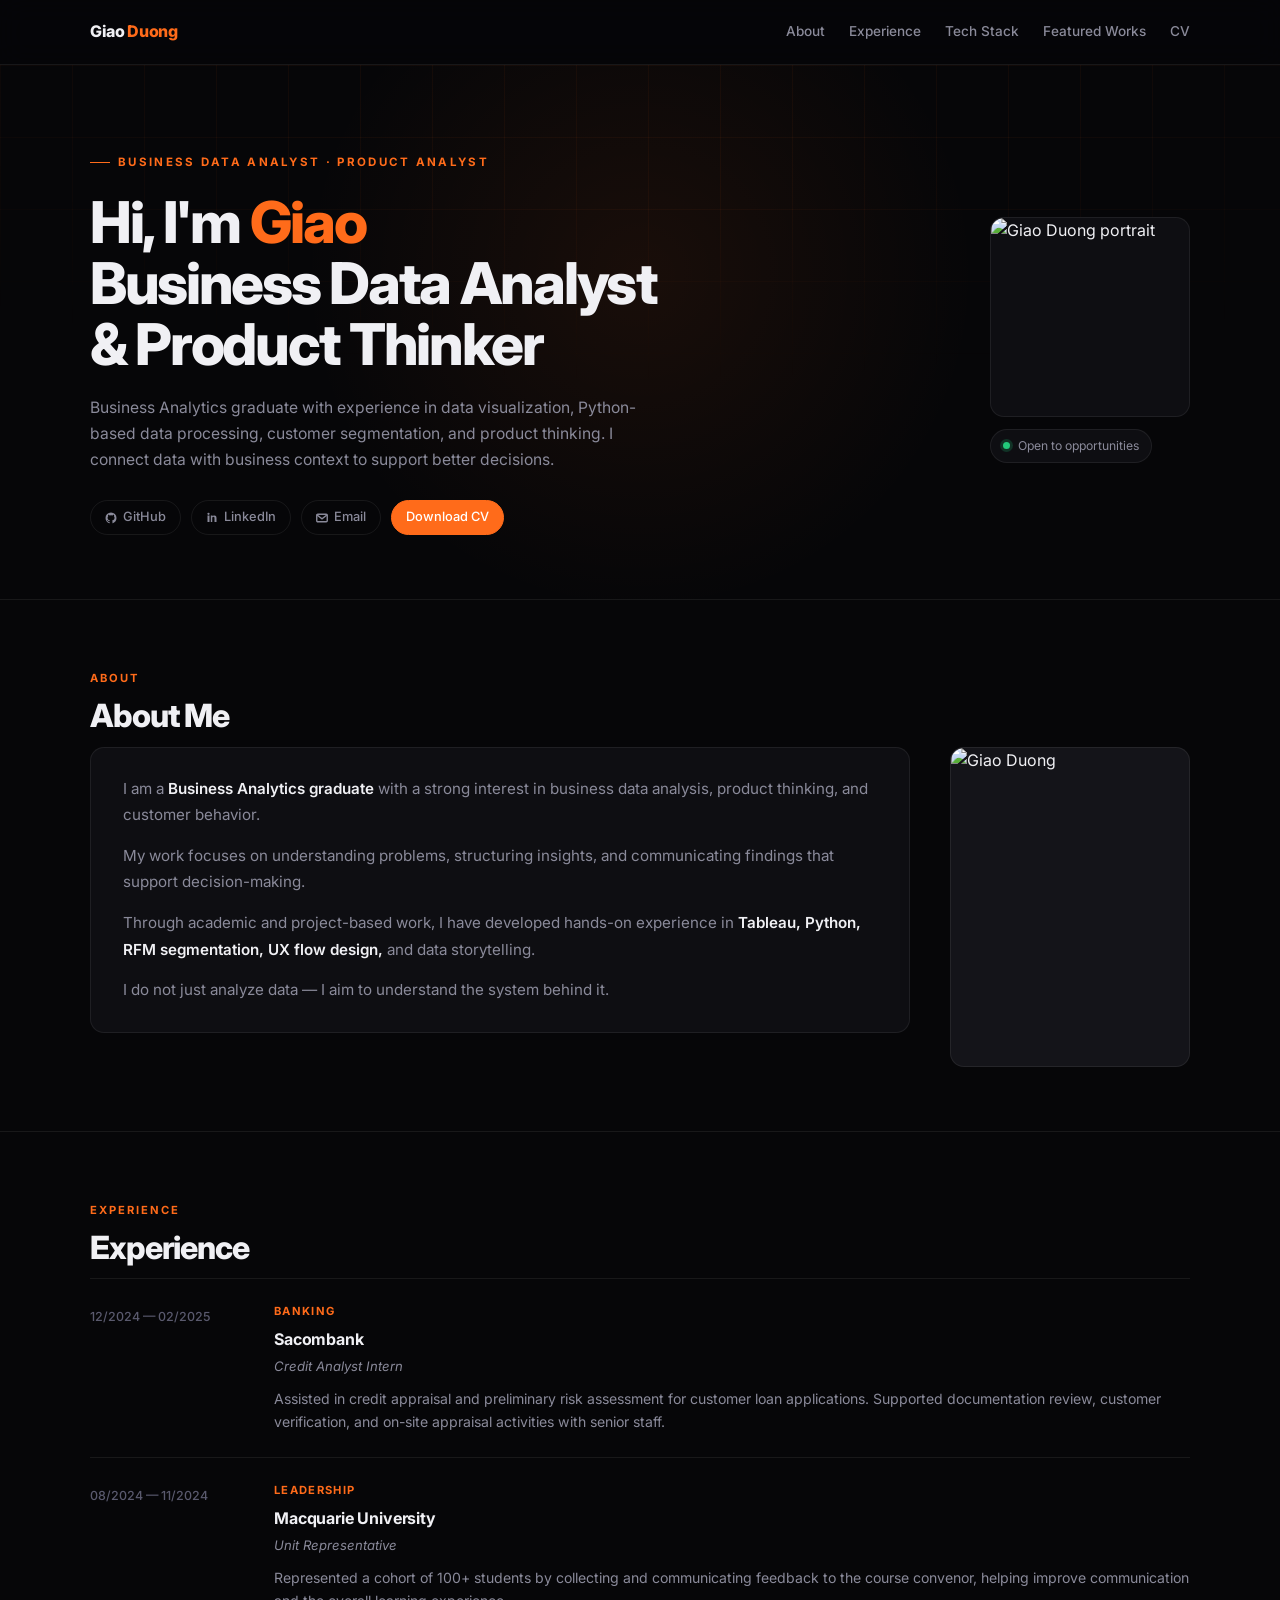
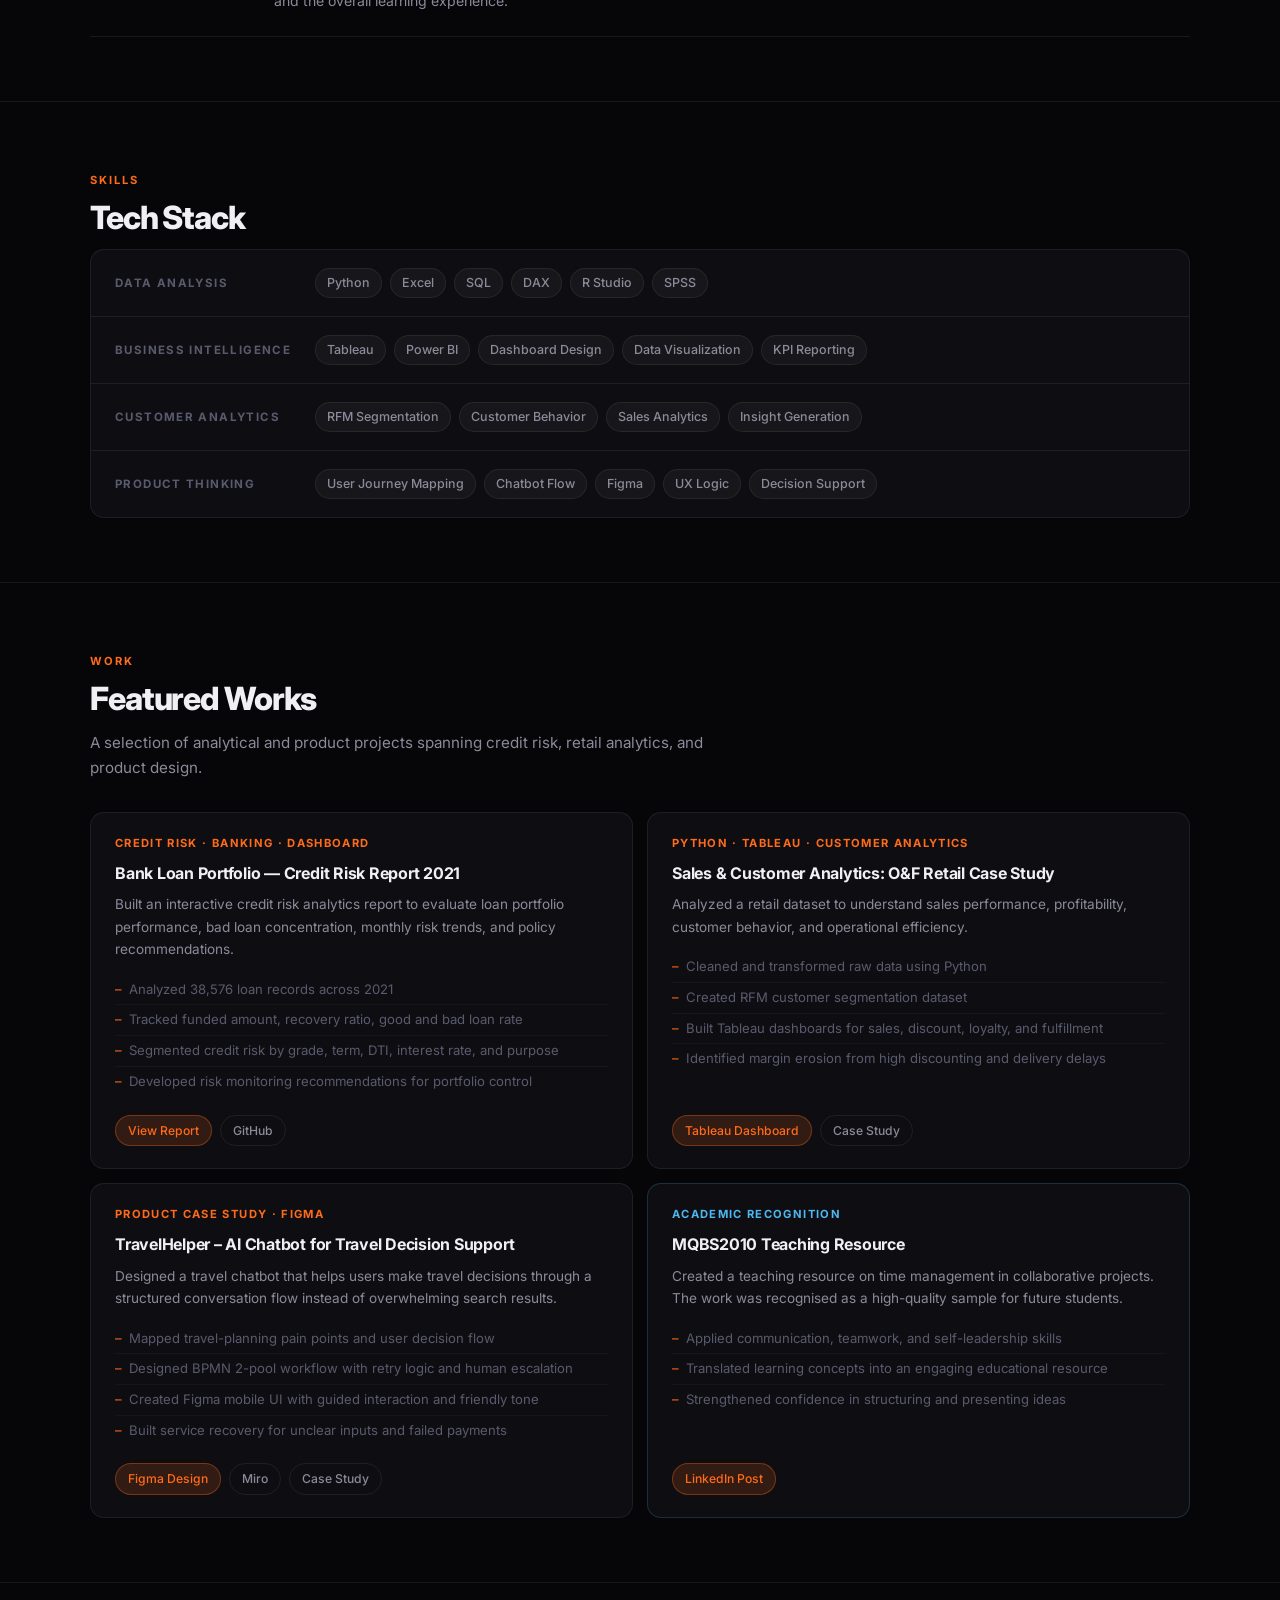
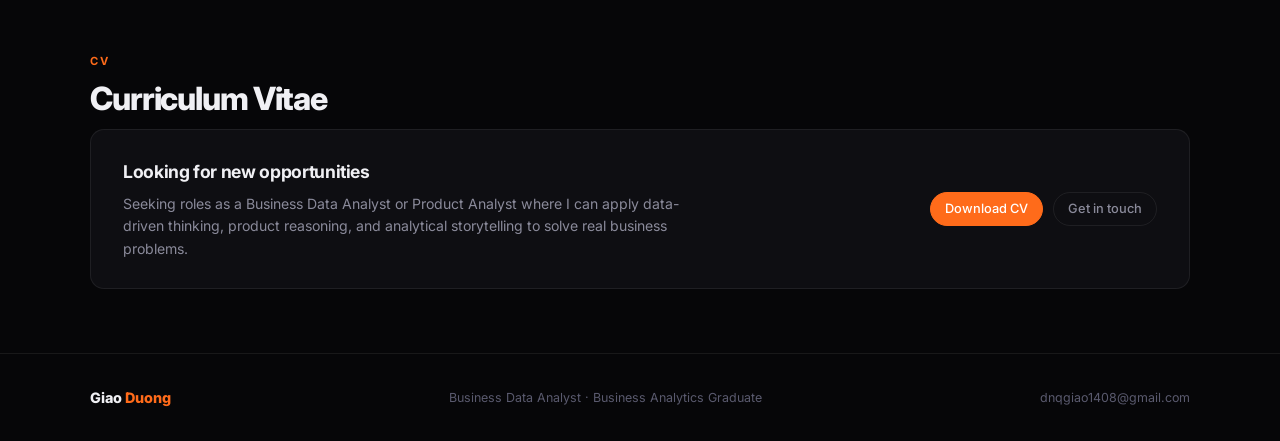
==== index.html @ b60b8dd1 "Fix portrait card image size to 100%" ====
<!DOCTYPE html>
<html lang="en">
<head>
<meta charset="UTF-8" />
<meta name="viewport" content="width=device-width, initial-scale=1.0" />
<title>Giao Duong | Business Data Analyst Portfolio</title>
<meta name="description" content="Business Data Analyst portfolio focusing on data analytics, product thinking, customer insights, and business decision-making." />
<link rel="preconnect" href="https://fonts.googleapis.com" />
<link rel="preconnect" href="https://fonts.gstatic.com" crossorigin />
<link href="https://fonts.googleapis.com/css2?family=Inter:wght@300;400;500;600;700;800&display=swap" rel="stylesheet" />
<style>
/* ── DESIGN TOKENS (identical to credit-risk-report) ── */
:root {
  --bg:          #060608;
  --surface:     #0e0e12;
  --surface-2:   #141419;
  --line:        rgba(255,255,255,0.07);
  --line-soft:   rgba(255,255,255,0.04);
  --text:        #f0f0f4;
  --muted:       #8a8a9a;
  --muted-2:     #5a5a6e;
  --accent:      #ff6b1a;
  --accent-dim:  rgba(255,107,26,0.15);
  --accent-glow: rgba(255,107,26,0.35);
  --danger:      #f0463a;
  --danger-dim:  rgba(240,70,58,0.13);
  --success:     #22c97a;
  --success-dim: rgba(34,201,122,0.12);
  --warning:     #f5a623;
  --warning-dim: rgba(245,166,35,0.13);
  --blue:        #4db8f0;
  --blue-dim:    rgba(77,184,240,0.14);
  --max:         1100px;
  --r:           14px;
  --r-sm:        8px;
}

*,*::before,*::after { box-sizing: border-box; margin: 0; padding: 0; }
html { scroll-behavior: smooth; }
body {
  font-family: "Inter", sans-serif;
  background: var(--bg);
  color: var(--text);
  line-height: 1.6;
  -webkit-font-smoothing: antialiased;
}
a { text-decoration: none; color: inherit; }
img { display: block; max-width: 100%; }

/* ── REVEAL ANIMATION ── */
.reveal {
  opacity: 0;
  transform: translateY(22px);
  transition: opacity .55s ease, transform .55s ease;
}
.reveal.visible { opacity: 1; transform: none; }
.delay-1 { transition-delay: .1s; }
.delay-2 { transition-delay: .18s; }
.delay-3 { transition-delay: .26s; }
@media (prefers-reduced-motion: reduce) {
  .reveal { opacity: 1; transform: none; transition: none; }
}

/* ── LAYOUT ── */
.container { width: min(100% - 32px, var(--max)); margin-inline: auto; }

/* ── HEADER ── */
.site-header {
  position: sticky; top: 0; z-index: 100;
  background: rgba(6,6,8,0.88);
  backdrop-filter: blur(14px);
  border-bottom: 1px solid var(--line);
}
.nav {
  display: flex; align-items: center;
  justify-content: space-between;
  min-height: 64px;
}
.brand {
  font-size: 1rem; font-weight: 800;
  letter-spacing: -0.02em; color: var(--text);
}
.brand em { color: var(--accent); font-style: normal; }

.menu-toggle {
  display: none;
  flex-direction: column; gap: 5px;
  background: none; border: none; cursor: pointer; padding: 4px;
}
.menu-toggle span {
  display: block; width: 22px; height: 2px;
  background: var(--muted); border-radius: 2px;
  transition: all .2s;
}

.menu { display: flex; gap: 24px; }
.menu a {
  font-size: .85rem; color: var(--muted);
  transition: color .15s; font-weight: 500;
}
.menu a:hover { color: var(--accent); }

/* ── HERO ── */
.hero {
  padding: 80px 0 64px;
  position: relative; overflow: hidden;
}
.hero-bg-grid {
  position: absolute; inset: 0;
  background-image:
    linear-gradient(rgba(255,107,26,0.05) 1px, transparent 1px),
    linear-gradient(90deg, rgba(255,107,26,0.05) 1px, transparent 1px);
  background-size: 72px 72px;
  mask-image: radial-gradient(ellipse 80% 60% at 50% 0%, black 40%, transparent 100%);
  pointer-events: none;
}
.hero-bg-glow {
  position: absolute; top: -140px; left: 50%;
  transform: translateX(-50%);
  width: 700px; height: 700px;
  background: radial-gradient(circle, rgba(255,107,26,0.08) 0%, transparent 68%);
  pointer-events: none;
}

.hero-layout {
  display: grid;
  grid-template-columns: 1fr auto;
  gap: 48px;
  align-items: center;
  position: relative; z-index: 1;
}

/* eyebrow — same as credit risk */
.eyebrow {
  display: inline-flex; align-items: center; gap: 8px;
  font-size: .72rem; font-weight: 700;
  letter-spacing: .2em; text-transform: uppercase;
  color: var(--accent); margin-bottom: 20px;
}
.eyebrow::before {
  content: ''; display: block;
  width: 20px; height: 1px; background: var(--accent);
}

.hero-title {
  font-size: clamp(2.2rem, 5vw, 3.6rem);
  font-weight: 800; line-height: 1.06;
  letter-spacing: -.04em; margin-bottom: 20px;
}
.hero-title span { color: var(--accent); }

.hero-lead {
  max-width: 560px; color: var(--muted);
  font-size: .98rem; line-height: 1.65;
  margin-bottom: 28px;
}

/* social links — link-chip style from credit risk */
.hero-socials { display: flex; flex-wrap: wrap; gap: 10px; }
.link-chip {
  display: inline-flex; align-items: center; gap: 6px;
  padding: 6px 14px; font-size: .8rem; font-weight: 500;
  border: 1px solid var(--line); border-radius: 999px;
  color: var(--muted); transition: all .15s;
}
.link-chip:hover { border-color: var(--accent); color: var(--accent); }
.link-chip svg { width: 12px; height: 12px; flex-shrink: 0; }
.link-chip.primary {
  background: var(--accent); border-color: var(--accent);
  color: #fff;
}
.link-chip.primary:hover { background: #e55a0e; border-color: #e55a0e; }

/* portrait card */
.portrait-wrap { position: relative; flex-shrink: 0; }
.portrait-card {
  width: 200px; height: 200px;
  border-radius: var(--r);
  overflow: hidden;
  border: 1px solid var(--line);
  background: var(--surface);
}
.portrait-card img { width: 100%; height: 100%; object-fit: cover; }

.status-badge {
  display: inline-flex; align-items: center; gap: 8px;
  margin-top: 12px;
  padding: 6px 12px;
  background: var(--surface);
  border: 1px solid var(--line);
  border-radius: 999px;
  font-size: .76rem; color: var(--muted);
}
.status-dot {
  width: 7px; height: 7px; border-radius: 50%;
  background: var(--success);
  box-shadow: 0 0 0 3px rgba(34,201,122,0.2);
  animation: pulse 2s ease-in-out infinite;
}
@keyframes pulse {
  0%,100% { box-shadow: 0 0 0 3px rgba(34,201,122,0.2); }
  50%      { box-shadow: 0 0 0 6px rgba(34,201,122,0.08); }
}

/* ── SECTION BASE ── */
.section { padding: 64px 0; border-top: 1px solid var(--line); }

.section-tag {
  display: inline-block;
  font-size: .7rem; font-weight: 700;
  letter-spacing: .18em; text-transform: uppercase;
  color: var(--accent); margin-bottom: 10px;
}
.section-title {
  font-size: clamp(1.5rem, 2.5vw, 2rem);
  font-weight: 800; letter-spacing: -.035em;
  line-height: 1.15; margin-bottom: 12px;
}
.section-lead {
  color: var(--muted); font-size: .95rem;
  line-height: 1.65; max-width: 640px;
  margin-bottom: 32px;
}

/* ── ABOUT ── */
.about-grid {
  display: grid;
  grid-template-columns: 1fr 240px;
  gap: 40px; align-items: start;
}
.about-card {
  background: var(--surface);
  border: 1px solid var(--line);
  border-radius: var(--r);
  padding: 28px 32px;
}
.about-text p {
  color: var(--muted); font-size: .95rem;
  line-height: 1.75; margin-bottom: 14px;
}
.about-text p:last-child { margin-bottom: 0; }
.about-text p strong { color: var(--text); font-weight: 600; }

.about-portrait {
  border-radius: var(--r);
  overflow: hidden;
  border: 1px solid var(--line);
  aspect-ratio: 3/4;
  background: var(--surface-2);
}
.about-portrait img { width: 100%; height: 100%; object-fit: cover; }

/* ── EXPERIENCE ── */
.experience-list { display: flex; flex-direction: column; gap: 0; }
.experience-item {
  display: grid;
  grid-template-columns: 160px 1fr;
  gap: 24px;
  padding: 24px 0;
  border-bottom: 1px solid var(--line);
}
.experience-item:first-child { border-top: 1px solid var(--line); }
.experience-time {
  font-size: .78rem; color: var(--muted-2);
  padding-top: 4px; flex-shrink: 0;
  font-weight: 500;
}
.exp-type {
  font-size: .7rem; font-weight: 700;
  letter-spacing: .12em; text-transform: uppercase;
  color: var(--accent); margin-bottom: 6px;
}
.exp-org {
  font-size: 1rem; font-weight: 700;
  margin-bottom: 3px; letter-spacing: -.01em;
}
.exp-role {
  font-size: .82rem; color: var(--muted);
  margin-bottom: 10px; font-style: italic;
}
.exp-desc {
  font-size: .88rem; color: var(--muted); line-height: 1.65;
}

/* ── TECH STACK ── */
.tech-stack {
  background: var(--surface);
  border: 1px solid var(--line);
  border-radius: var(--r);
  overflow: hidden;
}
.tech-row {
  display: grid;
  grid-template-columns: 180px 1fr;
  gap: 20px;
  padding: 18px 24px;
  border-bottom: 1px solid var(--line);
  align-items: center;
}
.tech-row:last-child { border-bottom: none; }
.tech-cat {
  font-size: .72rem; font-weight: 700;
  letter-spacing: .12em; text-transform: uppercase;
  color: var(--muted-2);
}
.tech-tags { display: flex; flex-wrap: wrap; gap: 8px; }
.tech-tag {
  padding: 4px 11px;
  background: rgba(255,255,255,0.04);
  border: 1px solid var(--line);
  border-radius: 999px;
  font-size: .78rem; color: var(--muted);
  font-weight: 500;
  transition: border-color .15s, color .15s;
}
.tech-tag:hover { border-color: var(--accent); color: var(--accent); }

/* ── PROJECTS ── */
.projects-grid {
  display: grid;
  grid-template-columns: repeat(2, 1fr);
  gap: 14px;
}

.project-card {
  background: var(--surface);
  border: 1px solid var(--line);
  border-radius: var(--r);
  padding: 22px 24px;
  display: flex; flex-direction: column;
  position: relative; overflow: hidden;
  transition: border-color .2s;
}
.project-card::before {
  content: '';
  position: absolute; top: 0; left: 0; right: 0;
  height: 2px;
  background: var(--accent);
  opacity: 0;
  transition: opacity .2s;
}
.project-card:hover { border-color: rgba(255,107,26,0.3); }
.project-card:hover::before { opacity: 1; }

.project-meta {
  font-size: .7rem; font-weight: 700;
  letter-spacing: .12em; text-transform: uppercase;
  color: var(--accent); margin-bottom: 10px;
}
.project-card h3 {
  font-size: 1rem; font-weight: 700;
  letter-spacing: -.015em; line-height: 1.3;
  margin-bottom: 10px;
}
.project-card > p {
  font-size: .85rem; color: var(--muted);
  line-height: 1.65; margin-bottom: 14px;
}
.project-list {
  list-style: none; padding: 0;
  margin-bottom: 18px; flex: 1;
}
.project-list li {
  font-size: .82rem; color: var(--muted-2);
  padding: 5px 0;
  border-bottom: 1px solid var(--line-soft);
  padding-left: 14px; position: relative;
  line-height: 1.5;
}
.project-list li::before {
  content: '–';
  position: absolute; left: 0;
  color: var(--accent);
}
.project-list li:last-child { border-bottom: none; }

.project-links { display: flex; gap: 8px; flex-wrap: wrap; margin-top: auto; }
.project-link {
  display: inline-flex; align-items: center; gap: 5px;
  padding: 5px 12px; font-size: .76rem; font-weight: 500;
  border: 1px solid var(--line); border-radius: 999px;
  color: var(--muted); transition: all .15s;
}
.project-link:hover { border-color: var(--accent); color: var(--accent); }
.project-link.primary {
  background: var(--accent-dim); border-color: rgba(255,107,26,0.35);
  color: var(--accent);
}
.project-link.primary:hover { background: rgba(255,107,26,0.25); }

/* Academic badge on card */
.project-card.academic {
  border-color: rgba(77,184,240,0.2);
}
.project-card.academic .project-meta { color: var(--blue); }
.project-card.academic::before { background: var(--blue); }

/* ── CV SECTION ── */
.cv-block {
  background: var(--surface);
  border: 1px solid var(--line);
  border-radius: var(--r);
  padding: 28px 32px;
  display: flex; align-items: center;
  justify-content: space-between; gap: 24px;
}
.cv-block h3 {
  font-size: 1.1rem; font-weight: 700;
  letter-spacing: -.02em; margin-bottom: 6px;
}
.cv-block p { font-size: .88rem; color: var(--muted); line-height: 1.6; max-width: 560px; }
.cv-actions { display: flex; gap: 10px; flex-shrink: 0; }

/* ── FOOTER ── */
.site-footer {
  border-top: 1px solid var(--line);
  padding: 32px 0;
}
.footer-inner {
  display: flex; align-items: center;
  justify-content: space-between; flex-wrap: wrap; gap: 14px;
}
.footer-brand { font-weight: 800; font-size: .9rem; }
.footer-brand em { color: var(--accent); font-style: normal; }
.footer-copy { font-size: .78rem; color: var(--muted-2); }

/* ── BACK TO TOP ── */
.to-top {
  position: fixed; bottom: 24px; right: 24px; z-index: 50;
  width: 40px; height: 40px;
  background: var(--surface);
  border: 1px solid var(--line);
  border-radius: 50%; cursor: pointer;
  display: flex; align-items: center; justify-content: center;
  font-size: .9rem; color: var(--muted);
  opacity: 0; pointer-events: none;
  transition: all .2s;
}
.to-top.visible { opacity: 1; pointer-events: auto; }
.to-top:hover { border-color: var(--accent); color: var(--accent); }

/* ── RESPONSIVE ── */
@media (max-width: 860px) {
  .hero-layout { grid-template-columns: 1fr; }
  .portrait-wrap { display: none; }
  .about-grid { grid-template-columns: 1fr; }
  .about-portrait { display: none; }
  .projects-grid { grid-template-columns: 1fr; }
  .tech-row { grid-template-columns: 1fr; gap: 10px; }
  .experience-item { grid-template-columns: 1fr; gap: 6px; }
  .cv-block { flex-direction: column; align-items: flex-start; }

  .menu-toggle { display: flex; }
  .menu {
    display: none;
    position: fixed; inset: 64px 0 0;
    background: rgba(6,6,8,0.98);
    flex-direction: column; gap: 0;
    padding: 12px 0; z-index: 200;
  }
  .menu.open { display: flex; }
  .menu a {
    padding: 14px 24px; font-size: .95rem;
    border-bottom: 1px solid var(--line);
  }
}
</style>
</head>

<body>

<!-- ════════════════ HEADER ════════════════ -->
<header class="site-header">
  <div class="container nav">
    <a href="#top" class="brand">Giao <em>Duong</em></a>

    <button class="menu-toggle" id="menuToggle" aria-label="Open menu" aria-expanded="false">
      <span></span><span></span>
    </button>

    <nav class="menu" id="menu">
      <a href="#about">About</a>
      <a href="#experience">Experience</a>
      <a href="#skills">Tech Stack</a>
      <a href="#projects">Featured Works</a>
      <a href="#cv">CV</a>
    </nav>
  </div>
</header>

<!-- ════════════════ HERO ════════════════ -->
<section class="hero" id="top">
  <div class="hero-bg-grid" aria-hidden="true"></div>
  <div class="hero-bg-glow" aria-hidden="true"></div>
  <div class="container">
    <div class="hero-layout">

      <div class="reveal">
        <p class="eyebrow">Business Data Analyst · Product Analyst</p>
        <h1 class="hero-title">
          Hi, I'm <span>Giao</span><br />
          Business Data Analyst<br />
          &amp; Product Thinker
        </h1>
        <p class="hero-lead">
          Business Analytics graduate with experience in data visualization,
          Python-based data processing, customer segmentation, and product thinking.
          I connect data with business context to support better decisions.
        </p>
        <div class="hero-socials">
          <a href="https://github.com/GracieDuong" target="_blank" rel="noreferrer" class="link-chip">
            <svg viewBox="0 0 12 12" fill="currentColor"><path d="M6 .5A5.5 5.5 0 0 0 .5 6c0 2.43 1.57 4.49 3.75 5.22.27.05.37-.12.37-.26v-.92C3.2 10.3 2.87 9.22 2.87 9.22c-.25-.63-.6-.8-.6-.8-.49-.33.04-.33.04-.33.54.04.83.56.83.56.48.82 1.27.58 1.58.44.05-.35.19-.58.34-.71-1.2-.14-2.46-.6-2.46-2.67 0-.59.21-1.07.56-1.44-.06-.14-.24-.68.05-1.42 0 0 .46-.15 1.5.56a5.2 5.2 0 0 1 2.73 0c1.04-.71 1.5-.56 1.5-.56.3.74.11 1.28.05 1.42.35.37.56.85.56 1.44 0 2.07-1.26 2.53-2.46 2.67.19.17.37.5.37 1.01v1.5c0 .14.1.31.38.26A5.5 5.5 0 0 0 11.5 6 5.5 5.5 0 0 0 6 .5Z"/></svg>
            GitHub
          </a>
          <a href="https://www.linkedin.com/in/graiceduong/" target="_blank" rel="noreferrer" class="link-chip">
            <svg viewBox="0 0 12 12" fill="currentColor"><path d="M1.5 3.5h2V10h-2V3.5Zm1-2.8a1.15 1.15 0 1 1 0 2.3 1.15 1.15 0 0 1 0-2.3ZM4.8 3.5H6.6v.9h.02c.24-.45.83-.93 1.72-.93C10.2 3.47 10.5 4.7 10.5 6.2V10H8.52V6.6c0-.76-.01-1.73-1.06-1.73-1.06 0-1.22.83-1.22 1.68V10H4.8V3.5Z"/></svg>
            LinkedIn
          </a>
          <a href="mailto:dnqgiao1408@gmail.com" class="link-chip">
            <svg viewBox="0 0 12 12" fill="none" stroke="currentColor" stroke-width="1.4"><rect x=".75" y="2.25" width="10.5" height="7.5" rx="1"/><path d="m.75 2.75 5.25 4 5.25-4"/></svg>
            Email
          </a>
          <a href="https://flowcv.com/resume/hbqnpa47gumc" target="_blank" rel="noreferrer" class="link-chip primary">
            Download CV
          </a>
        </div>
      </div>

      <div class="portrait-wrap reveal delay-1">
        <div class="portrait-card">
          <img src="img/portrait.jpg" alt="Giao Duong portrait" />
        </div>
        <div class="status-badge">
          <span class="status-dot"></span>
          Open to opportunities
        </div>
      </div>

    </div>
  </div>
</section>

<!-- ════════════════ ABOUT ════════════════ -->
<section class="section" id="about">
  <div class="container">
    <div class="reveal">
      <div class="section-tag">About</div>
      <h2 class="section-title">About Me</h2>
    </div>
    <div class="about-grid reveal delay-1">
      <div class="about-card">
        <div class="about-text">
          <p>
            I am a <strong>Business Analytics graduate</strong> with a strong interest in
            business data analysis, product thinking, and customer behavior.
          </p>
          <p>
            My work focuses on understanding problems, structuring insights,
            and communicating findings that support decision-making.
          </p>
          <p>
            Through academic and project-based work, I have developed hands-on experience
            in <strong>Tableau, Python, RFM segmentation, UX flow design,</strong> and data storytelling.
          </p>
          <p>
            I do not just analyze data — I aim to understand the system behind it.
          </p>
        </div>
      </div>
      <div class="about-portrait">
        <img src="img/gracieportrait.jpg" alt="Giao Duong" />
      </div>
    </div>
  </div>
</section>

<!-- ════════════════ EXPERIENCE ════════════════ -->
<section class="section" id="experience">
  <div class="container">
    <div class="reveal">
      <div class="section-tag">Experience</div>
      <h2 class="section-title">Experience</h2>
    </div>
    <div class="experience-list reveal delay-1">

      <article class="experience-item">
        <div class="experience-time">12/2024 — 02/2025</div>
        <div class="experience-content">
          <p class="exp-type">Banking</p>
          <h3 class="exp-org">Sacombank</h3>
          <p class="exp-role">Credit Analyst Intern</p>
          <p class="exp-desc">
            Assisted in credit appraisal and preliminary risk assessment for customer
            loan applications. Supported documentation review, customer verification,
            and on-site appraisal activities with senior staff.
          </p>
        </div>
      </article>

      <article class="experience-item">
        <div class="experience-time">08/2024 — 11/2024</div>
        <div class="experience-content">
          <p class="exp-type">Leadership</p>
          <h3 class="exp-org">Macquarie University</h3>
          <p class="exp-role">Unit Representative</p>
          <p class="exp-desc">
            Represented a cohort of 100+ students by collecting and communicating
            feedback to the course convenor, helping improve communication and the
            overall learning experience.
          </p>
        </div>
      </article>

    </div>
  </div>
</section>

<!-- ════════════════ TECH STACK ════════════════ -->
<section class="section" id="skills">
  <div class="container">
    <div class="reveal">
      <div class="section-tag">Skills</div>
      <h2 class="section-title">Tech Stack</h2>
    </div>
    <div class="tech-stack reveal delay-1">
      <div class="tech-row">
        <div class="tech-cat">Data Analysis</div>
        <div class="tech-tags">
          <span class="tech-tag">Python</span>
          <span class="tech-tag">Excel</span>
          <span class="tech-tag">SQL</span>
          <span class="tech-tag">DAX</span>
          <span class="tech-tag">R Studio</span>
          <span class="tech-tag">SPSS</span>
        </div>
      </div>
      <div class="tech-row">
        <div class="tech-cat">Business Intelligence</div>
        <div class="tech-tags">
          <span class="tech-tag">Tableau</span>
          <span class="tech-tag">Power BI</span>
          <span class="tech-tag">Dashboard Design</span>
          <span class="tech-tag">Data Visualization</span>
          <span class="tech-tag">KPI Reporting</span>
        </div>
      </div>
      <div class="tech-row">
        <div class="tech-cat">Customer Analytics</div>
        <div class="tech-tags">
          <span class="tech-tag">RFM Segmentation</span>
          <span class="tech-tag">Customer Behavior</span>
          <span class="tech-tag">Sales Analytics</span>
          <span class="tech-tag">Insight Generation</span>
        </div>
      </div>
      <div class="tech-row">
        <div class="tech-cat">Product Thinking</div>
        <div class="tech-tags">
          <span class="tech-tag">User Journey Mapping</span>
          <span class="tech-tag">Chatbot Flow</span>
          <span class="tech-tag">Figma</span>
          <span class="tech-tag">UX Logic</span>
          <span class="tech-tag">Decision Support</span>
        </div>
      </div>
    </div>
  </div>
</section>

<!-- ════════════════ PROJECTS ════════════════ -->
<section class="section" id="projects">
  <div class="container">
    <div class="reveal">
      <div class="section-tag">Work</div>
      <h2 class="section-title">Featured Works</h2>
      <p class="section-lead">A selection of analytical and product projects spanning credit risk, retail analytics, and product design.</p>
    </div>

    <div class="projects-grid">

      <!-- Project 1: Credit Risk -->
      <article class="project-card reveal">
        <div class="project-meta">Credit Risk · Banking · Dashboard</div>
        <h3>Bank Loan Portfolio — Credit Risk Report 2021</h3>
        <p>
          Built an interactive credit risk analytics report to evaluate loan portfolio
          performance, bad loan concentration, monthly risk trends, and policy recommendations.
        </p>
        <ul class="project-list">
          <li>Analyzed 38,576 loan records across 2021</li>
          <li>Tracked funded amount, recovery ratio, good and bad loan rate</li>
          <li>Segmented credit risk by grade, term, DTI, interest rate, and purpose</li>
          <li>Developed risk monitoring recommendations for portfolio control</li>
        </ul>
        <div class="project-links">
          <a href="projects/credit-risk-report.html" class="project-link primary">View Report</a>
          <a href="https://github.com/GracieDuong/giaoduong_portfolio" target="_blank" rel="noreferrer" class="project-link">GitHub</a>
        </div>
      </article>

      <!-- Project 2: Retail -->
      <article class="project-card reveal delay-1">
        <div class="project-meta">Python · Tableau · Customer Analytics</div>
        <h3>Sales &amp; Customer Analytics: O&amp;F Retail Case Study</h3>
        <p>
          Analyzed a retail dataset to understand sales performance, profitability,
          customer behavior, and operational efficiency.
        </p>
        <ul class="project-list">
          <li>Cleaned and transformed raw data using Python</li>
          <li>Created RFM customer segmentation dataset</li>
          <li>Built Tableau dashboards for sales, discount, loyalty, and fulfillment</li>
          <li>Identified margin erosion from high discounting and delivery delays</li>
        </ul>
        <div class="project-links">
          <a href="https://public.tableau.com/app/profile/nguyen.quynh.giao.duong/viz/OFRetailPerformanceCustomerInsights/Story1#1" target="_blank" rel="noreferrer" class="project-link primary">Tableau Dashboard</a>
          <a href="projects/retail-sales.html" class="project-link">Case Study</a>
        </div>
      </article>

      <!-- Project 3: Chatbot -->
      <article class="project-card reveal delay-2">
        <div class="project-meta">Product Case Study · Figma</div>
        <h3>TravelHelper – AI Chatbot for Travel Decision Support</h3>
        <p>
          Designed a travel chatbot that helps users make travel decisions through
          a structured conversation flow instead of overwhelming search results.
        </p>
        <ul class="project-list">
          <li>Mapped travel-planning pain points and user decision flow</li>
          <li>Designed BPMN 2-pool workflow with retry logic and human escalation</li>
          <li>Created Figma mobile UI with guided interaction and friendly tone</li>
          <li>Built service recovery for unclear inputs and failed payments</li>
        </ul>
        <div class="project-links">
          <a href="https://www.figma.com/design/LOiwtiQs61GqTdIh16l0WR/" target="_blank" rel="noreferrer" class="project-link primary">Figma Design</a>
          <a href="https://miro.com/app/board/uXjVHVsdx_M=/" target="_blank" rel="noreferrer" class="project-link">Miro</a>
          <a href="projects/travelhelper.html" class="project-link">Case Study</a>
        </div>
      </article>

      <!-- Project 4: Academic -->
      <article class="project-card academic reveal delay-3">
        <div class="project-meta">Academic Recognition</div>
        <h3>MQBS2010 Teaching Resource</h3>
        <p>
          Created a teaching resource on time management in collaborative projects.
          The work was recognised as a high-quality sample for future students.
        </p>
        <ul class="project-list">
          <li>Applied communication, teamwork, and self-leadership skills</li>
          <li>Translated learning concepts into an engaging educational resource</li>
          <li>Strengthened confidence in structuring and presenting ideas</li>
        </ul>
        <div class="project-links">
          <a href="https://www.linkedin.com/feed/update/urn:li:activity:7456942187491282944/" target="_blank" rel="noreferrer" class="project-link primary">LinkedIn Post</a>
        </div>
      </article>

    </div>
  </div>
</section>

<!-- ════════════════ CV ════════════════ -->
<section class="section" id="cv">
  <div class="container">
    <div class="reveal">
      <div class="section-tag">CV</div>
      <h2 class="section-title">Curriculum Vitae</h2>
    </div>
    <div class="cv-block reveal delay-1">
      <div>
        <h3>Looking for new opportunities</h3>
        <p>
          Seeking roles as a Business Data Analyst or Product Analyst where I can apply
          data-driven thinking, product reasoning, and analytical storytelling to solve
          real business problems.
        </p>
      </div>
      <div class="cv-actions">
        <a href="https://flowcv.com/resume/hbqnpa47gumc" target="_blank" rel="noreferrer" class="link-chip primary">Download CV</a>
        <a href="mailto:dnqgiao1408@gmail.com" class="link-chip">Get in touch</a>
      </div>
    </div>
  </div>
</section>

<!-- ════════════════ FOOTER ════════════════ -->
<footer class="site-footer">
  <div class="container footer-inner">
    <a href="#top" class="footer-brand">Giao <em>Duong</em></a>
    <div class="footer-copy">Business Data Analyst · Business Analytics Graduate</div>
    <div class="footer-copy">dnqgiao1408@gmail.com</div>
  </div>
</footer>

<button class="to-top" id="toTop" aria-label="Back to top">↑</button>

<script>
/* ── SCROLL REVEAL ── */
const rObs = new IntersectionObserver(entries => {
  entries.forEach(e => {
    if (e.isIntersecting) {
      e.target.classList.add("visible");
      rObs.unobserve(e.target);
    }
  });
}, { threshold: 0.08 });
document.querySelectorAll(".reveal").forEach(el => rObs.observe(el));

/* ── MOBILE MENU ── */
const toggle = document.getElementById("menuToggle");
const menu   = document.getElementById("menu");
toggle.addEventListener("click", () => {
  const open = menu.classList.toggle("open");
  toggle.setAttribute("aria-expanded", open);
});
menu.querySelectorAll("a").forEach(a => {
  a.addEventListener("click", () => {
    menu.classList.remove("open");
    toggle.setAttribute("aria-expanded", "false");
  });
});

/* ── BACK TO TOP ── */
const toTop = document.getElementById("toTop");
window.addEventListener("scroll", () => {
  toTop.classList.toggle("visible", window.scrollY > 400);
}, { passive: true });
toTop.addEventListener("click", () => window.scrollTo({ top: 0, behavior: "smooth" }));

/* ── NAV ACTIVE ON SCROLL ── */
const sections = document.querySelectorAll("section[id]");
const navLinks = document.querySelectorAll(".menu a");
window.addEventListener("scroll", () => {
  let cur = "";
  sections.forEach(s => {
    if (window.scrollY >= s.offsetTop - 100) cur = s.id;
  });
  navLinks.forEach(a => {
    a.style.color = a.getAttribute("href") === "#" + cur ? "var(--accent)" : "";
  });
}, { passive: true });
</script>
</body>
</html>
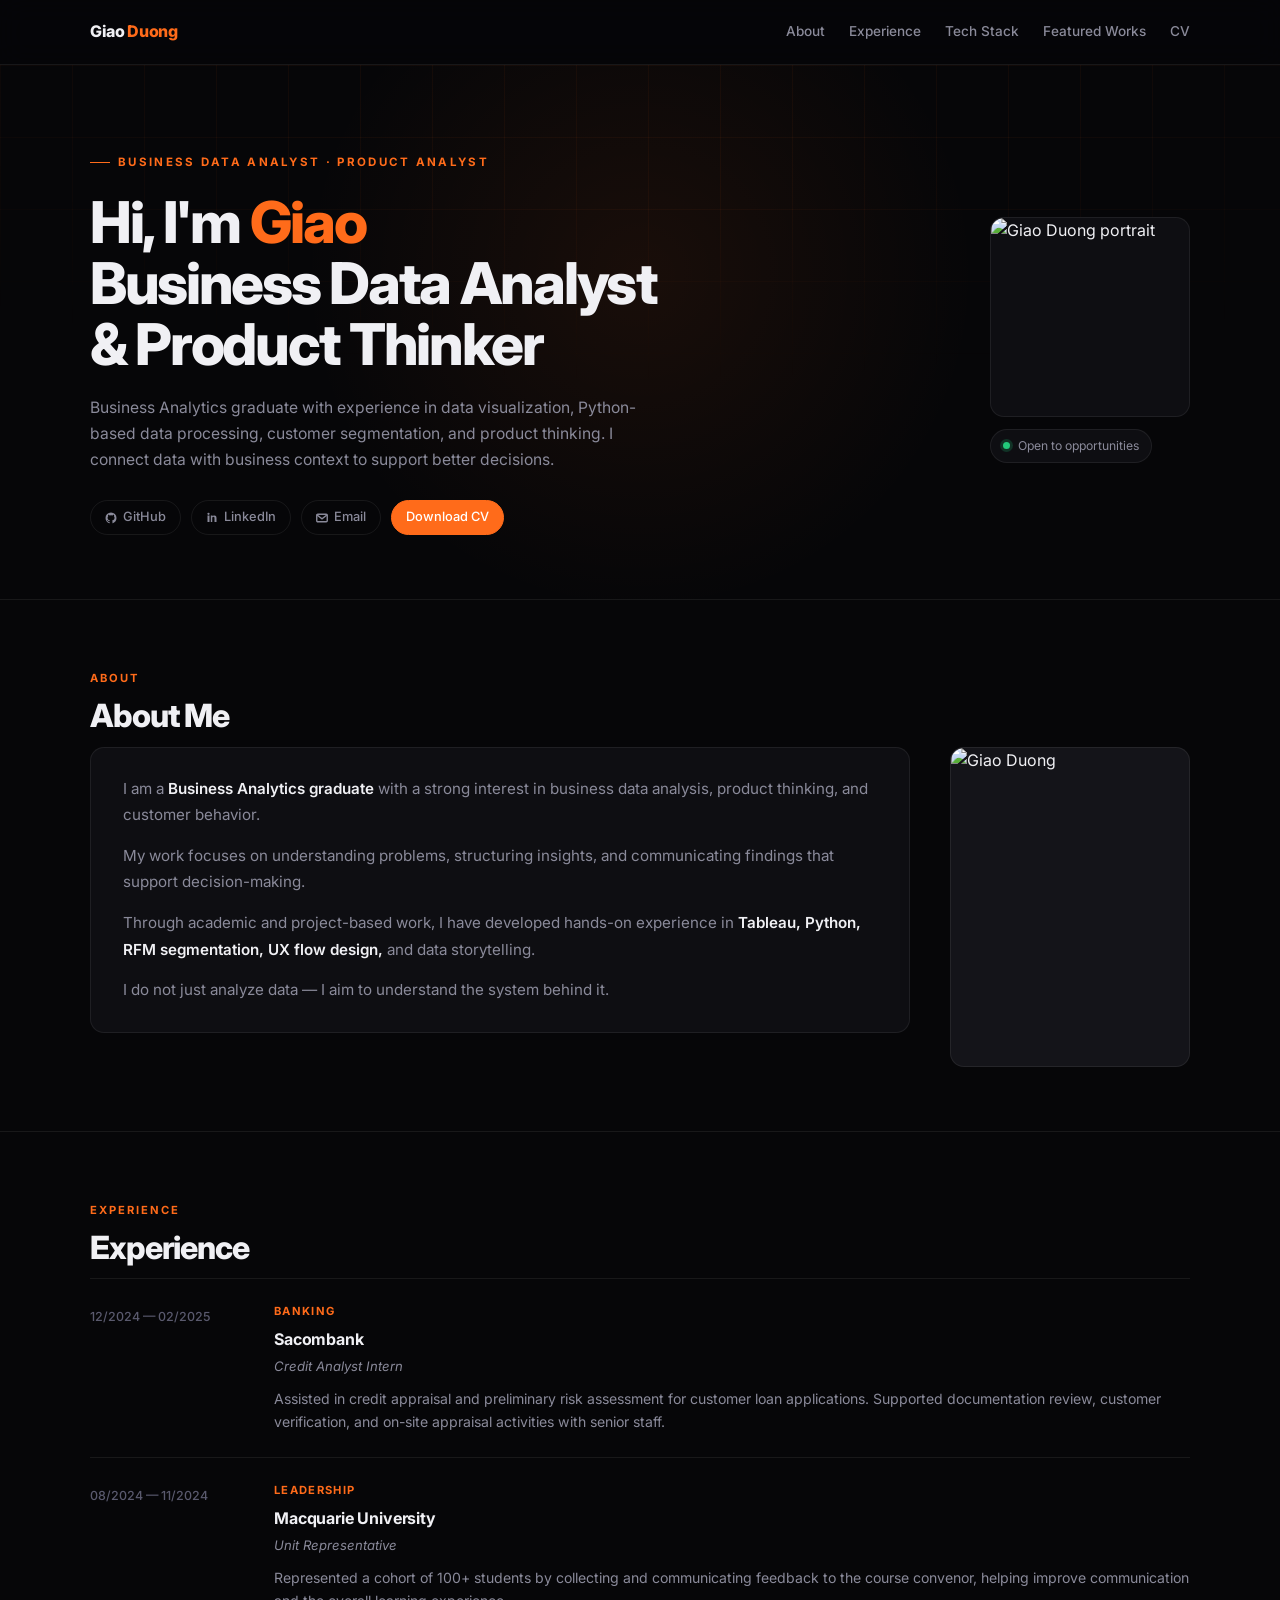
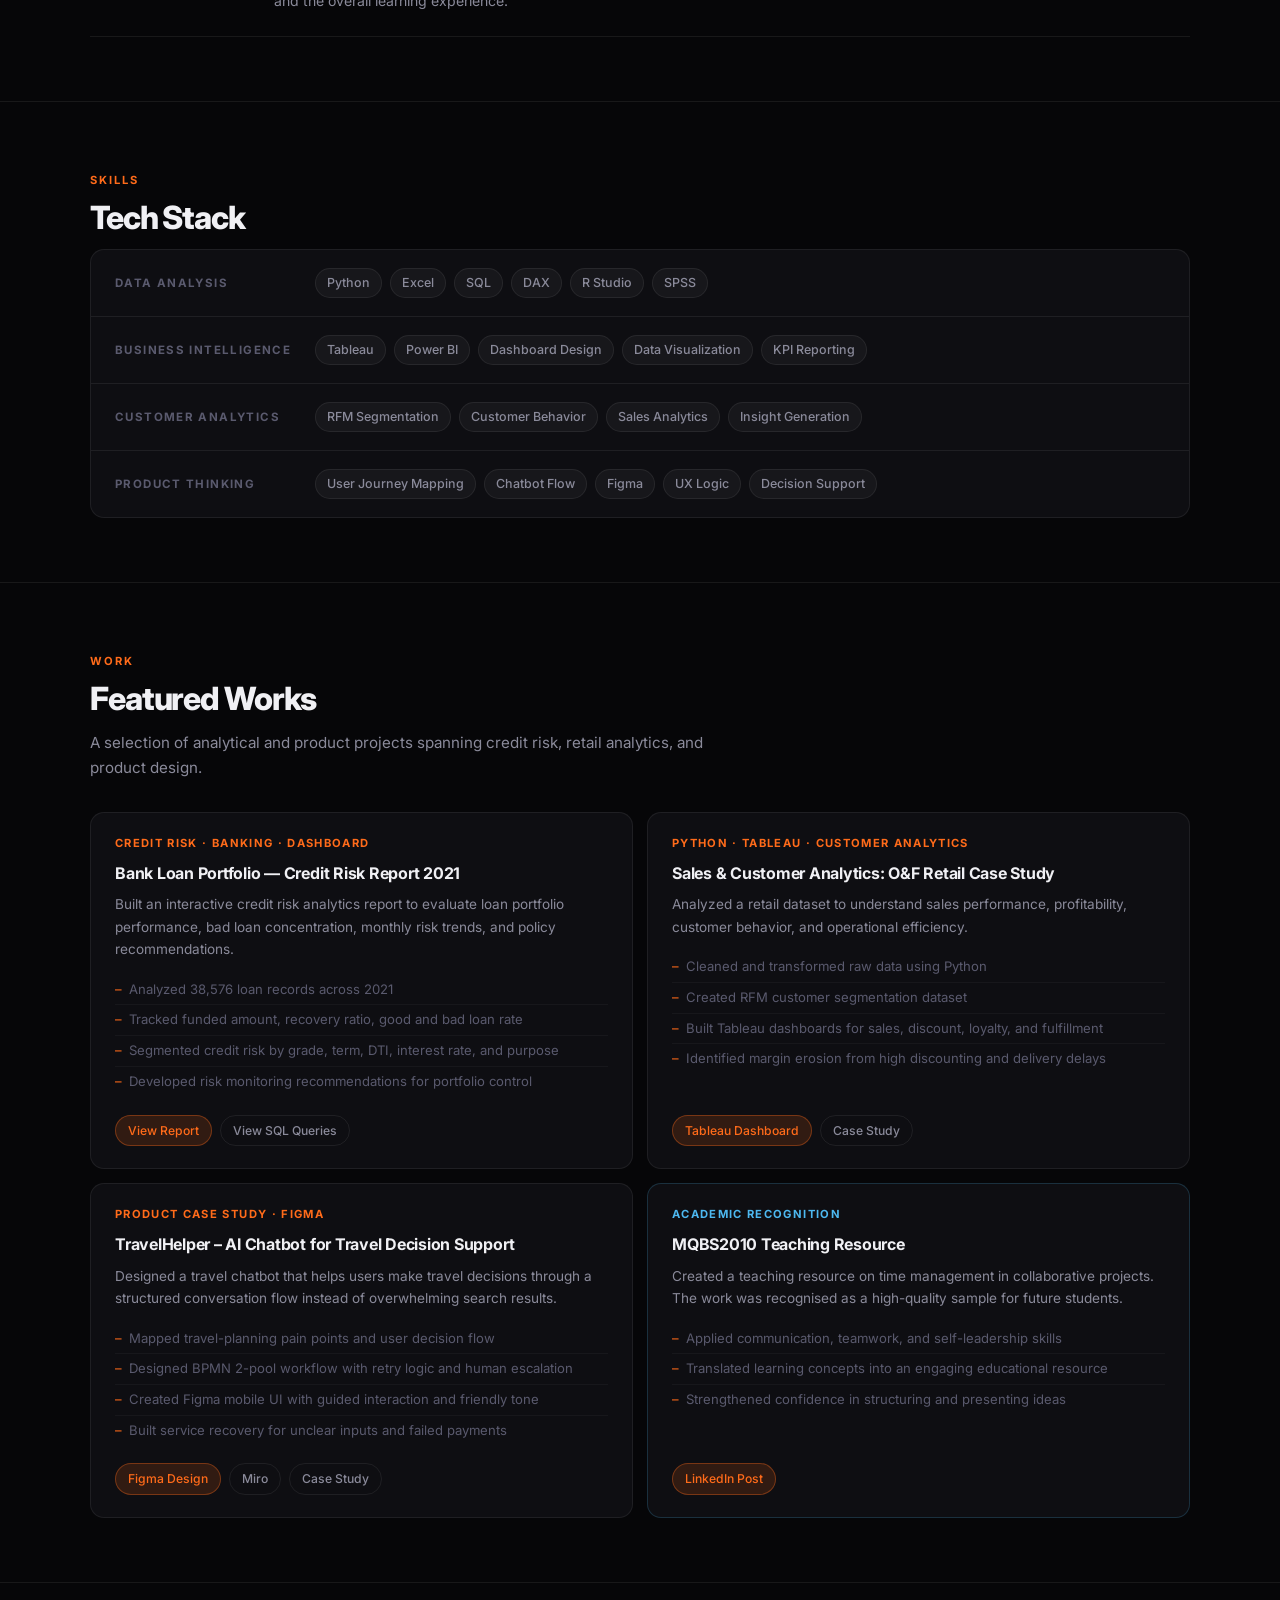
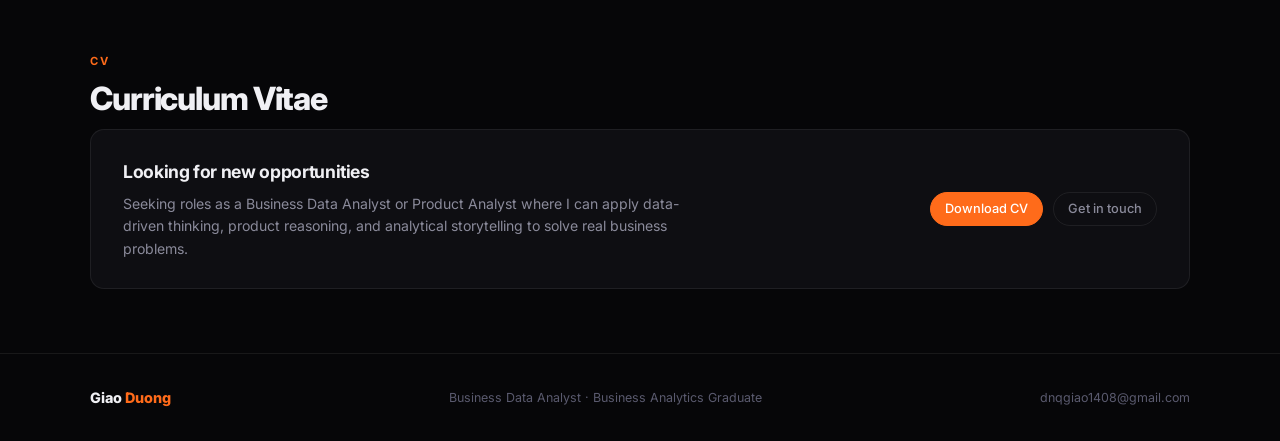
==== commit e1e9bfc1: "Update link text for SQL queries in index.html" ====
--- a/index.html
+++ b/index.html
@@ -694,7 +694,7 @@
         </ul>
         <div class="project-links">
           <a href="projects/credit-risk-report.html" class="project-link primary">View Report</a>
-          <a href="https://github.com/GracieDuong/giaoduong_portfolio" target="_blank" rel="noreferrer" class="project-link">GitHub</a>
+          <a href="https://github.com/GracieDuong/giaoduong_portfolio/blob/main/sql/bank_loan_report_final.sql" target="_blank" rel="noreferrer" class="project-link">View SQL Queries</a>
         </div>
       </article>
 
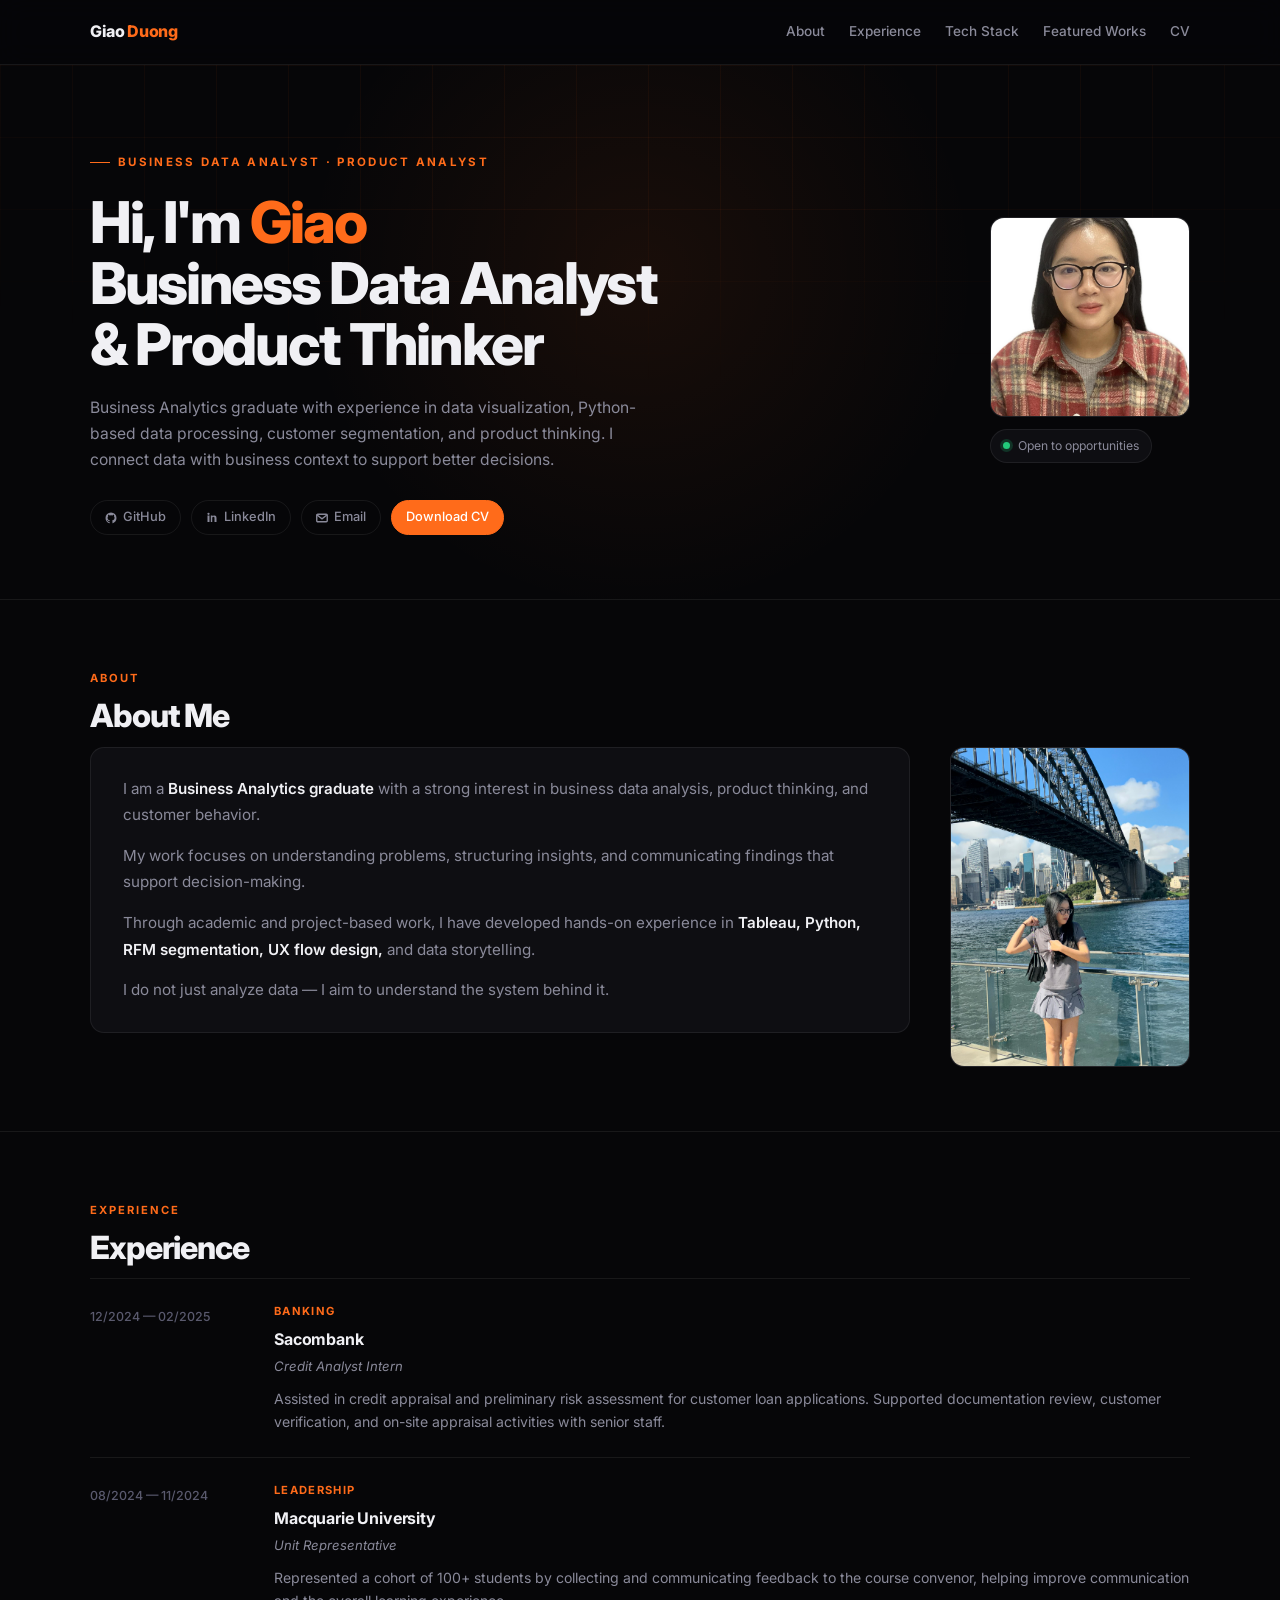
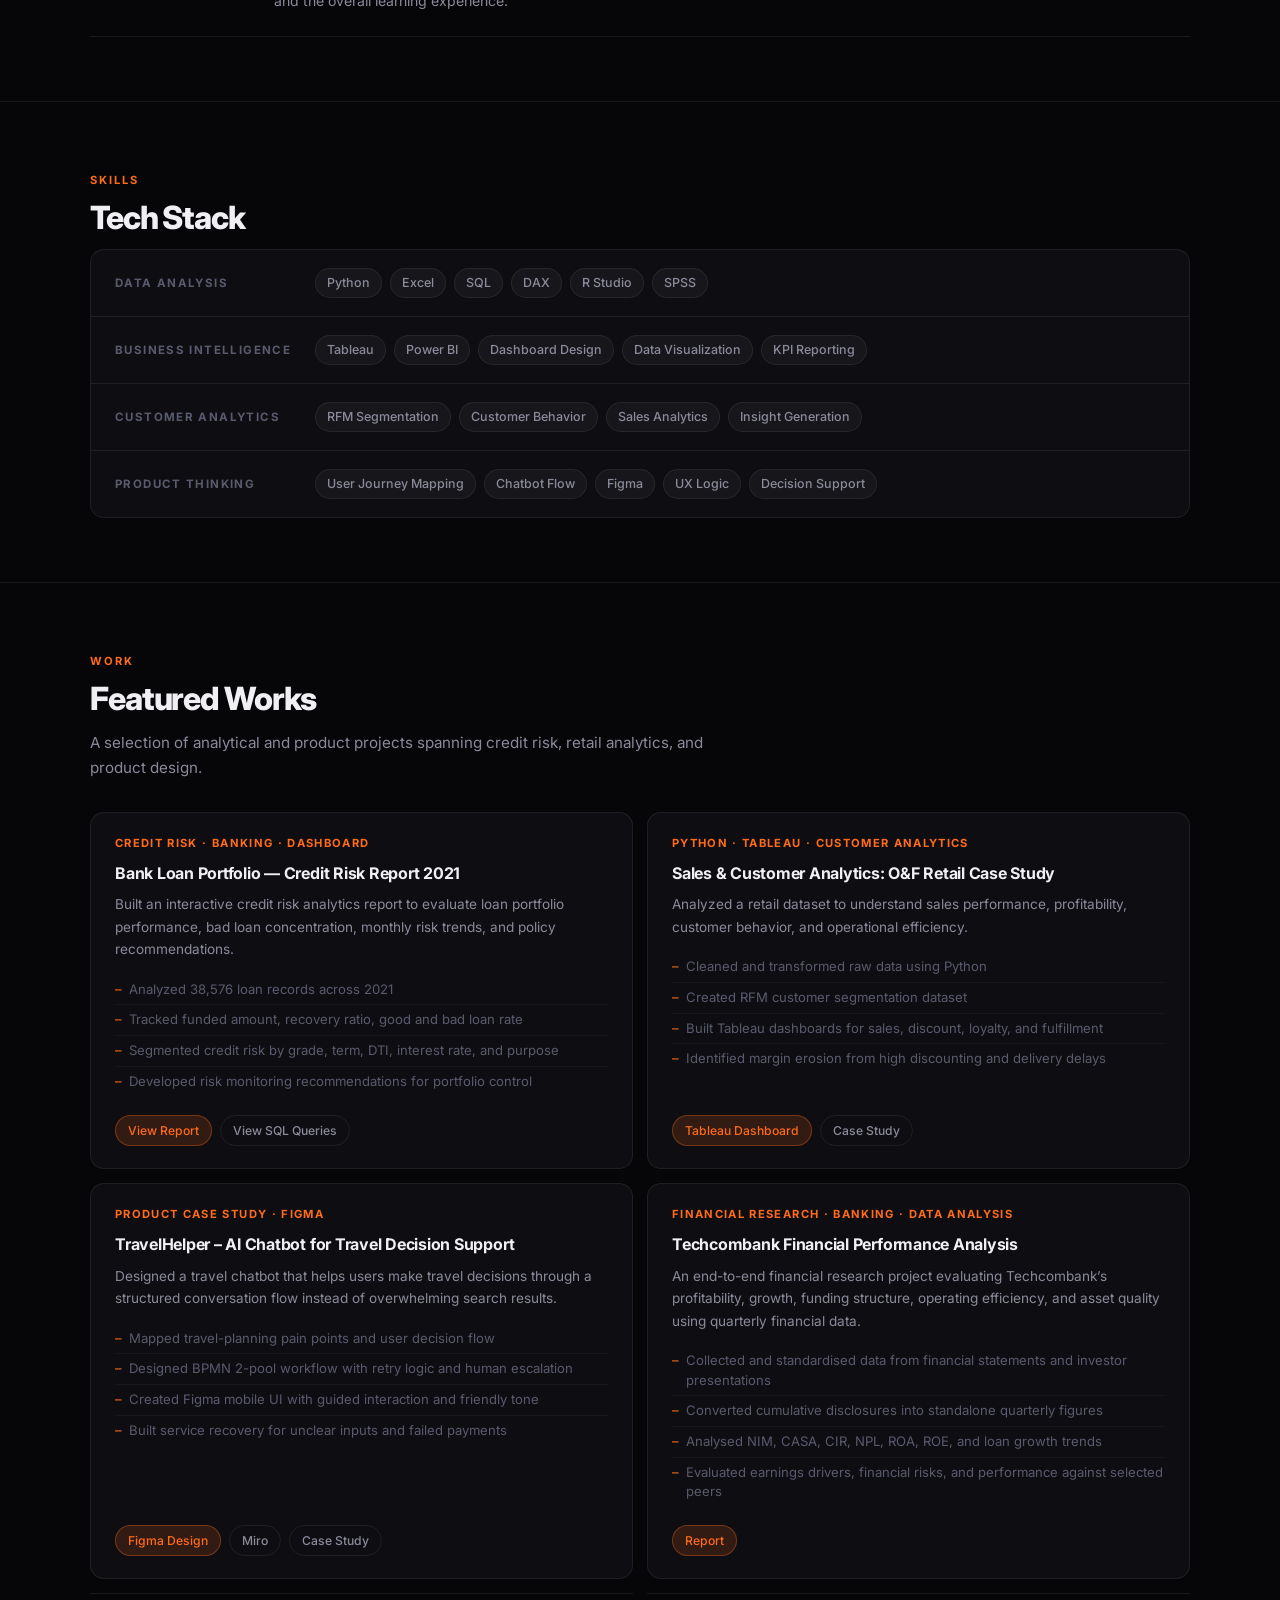
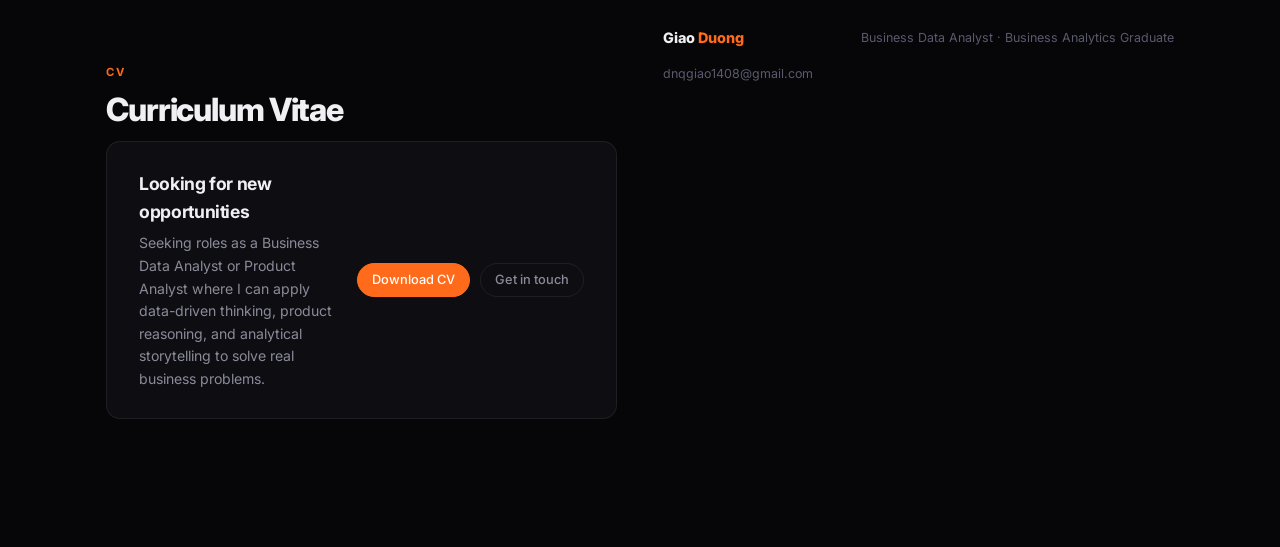
==== commit bed71d58: "Update index.html" ====
--- a/index.html
+++ b/index.html
@@ -739,27 +739,29 @@
         </div>
       </article>
 
-      <!-- Project 4: Academic -->
-      <article class="project-card academic reveal delay-3">
-        <div class="project-meta">Academic Recognition</div>
-        <h3>MQBS2010 Teaching Resource</h3>
-        <p>
-          Created a teaching resource on time management in collaborative projects.
-          The work was recognised as a high-quality sample for future students.
-        </p>
-        <ul class="project-list">
-          <li>Applied communication, teamwork, and self-leadership skills</li>
-          <li>Translated learning concepts into an engaging educational resource</li>
-          <li>Strengthened confidence in structuring and presenting ideas</li>
-        </ul>
-        <div class="project-links">
-          <a href="https://www.linkedin.com/feed/update/urn:li:activity:7456942187491282944/" target="_blank" rel="noreferrer" class="project-link primary">LinkedIn Post</a>
-        </div>
-      </article>
-
-    </div>
+<!-- Project 4: Techcombank Financial Research -->
+<article class="project-card reveal delay-3">
+  <div class="project-meta">Financial Research · Banking · Data Analysis</div>
+
+  <h3>Techcombank Financial Performance Analysis</h3>
+
+  <p>
+    An end-to-end financial research project evaluating Techcombank’s
+    profitability, growth, funding structure, operating efficiency, and
+    asset quality using quarterly financial data.
+  </p>
+
+  <ul class="project-list">
+    <li>Collected and standardised data from financial statements and investor presentations</li>
+    <li>Converted cumulative disclosures into standalone quarterly figures</li>
+    <li>Analysed NIM, CASA, CIR, NPL, ROA, ROE, and loan growth trends</li>
+    <li>Evaluated earnings drivers, financial risks, and performance against selected peers</li>
+  </ul>
+
+  <div class="project-links">
+    <a href="projects/techcombank-financial-performance.html" class="project-link primary">Report</a>
   </div>
-</section>
+</article>
 
 <!-- ════════════════ CV ════════════════ -->
 <section class="section" id="cv">
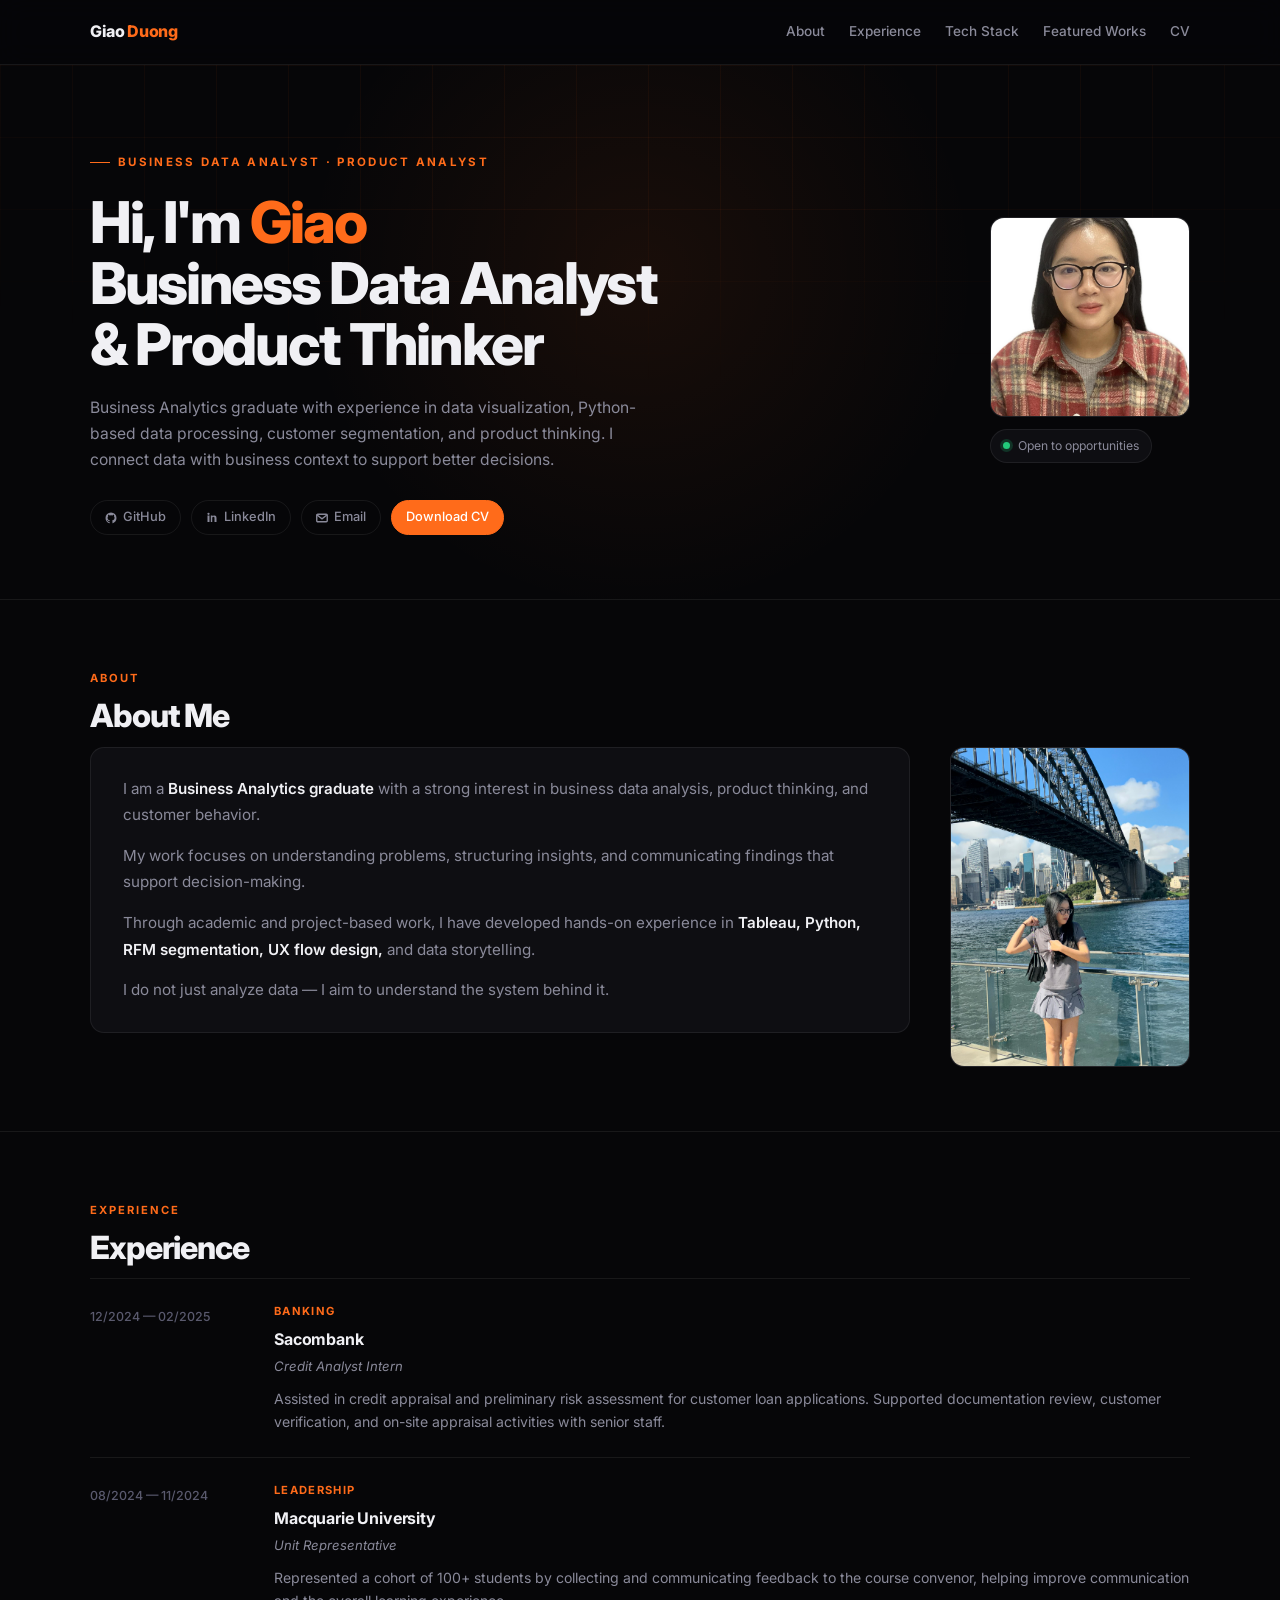
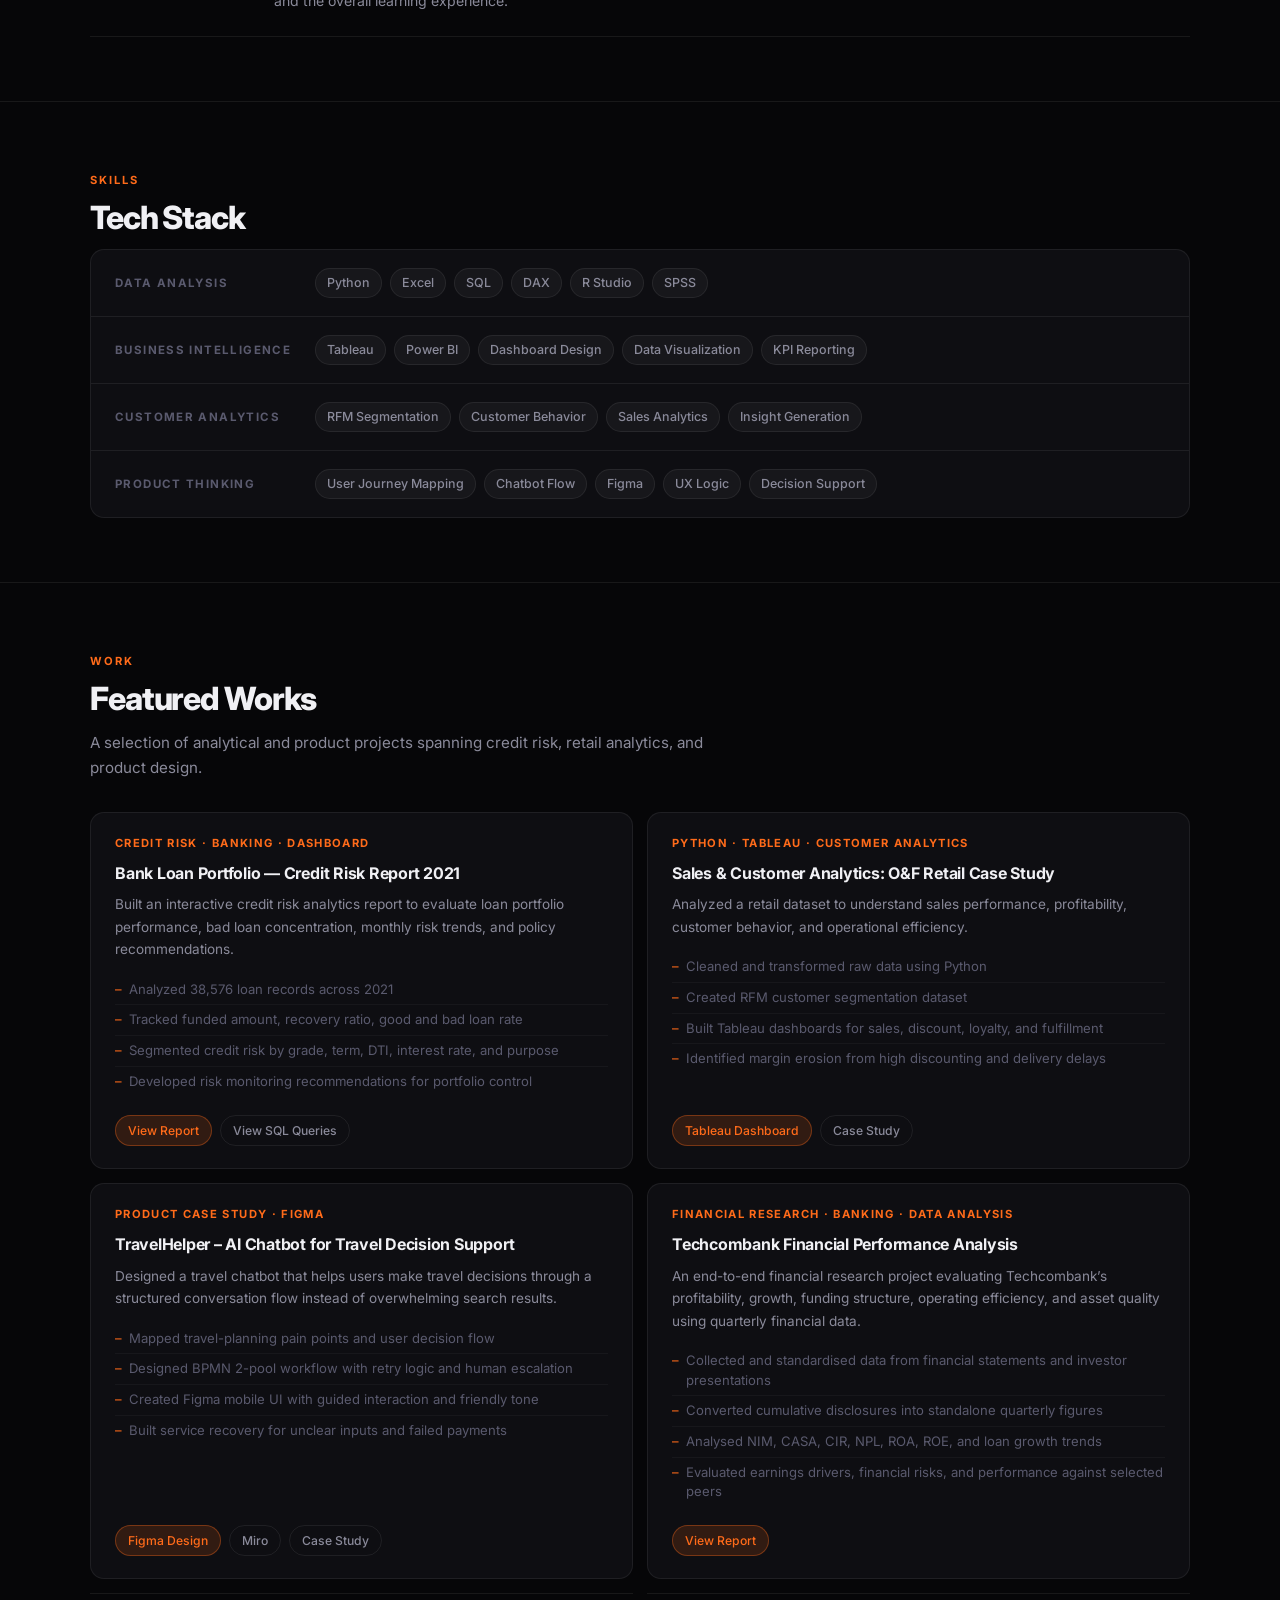
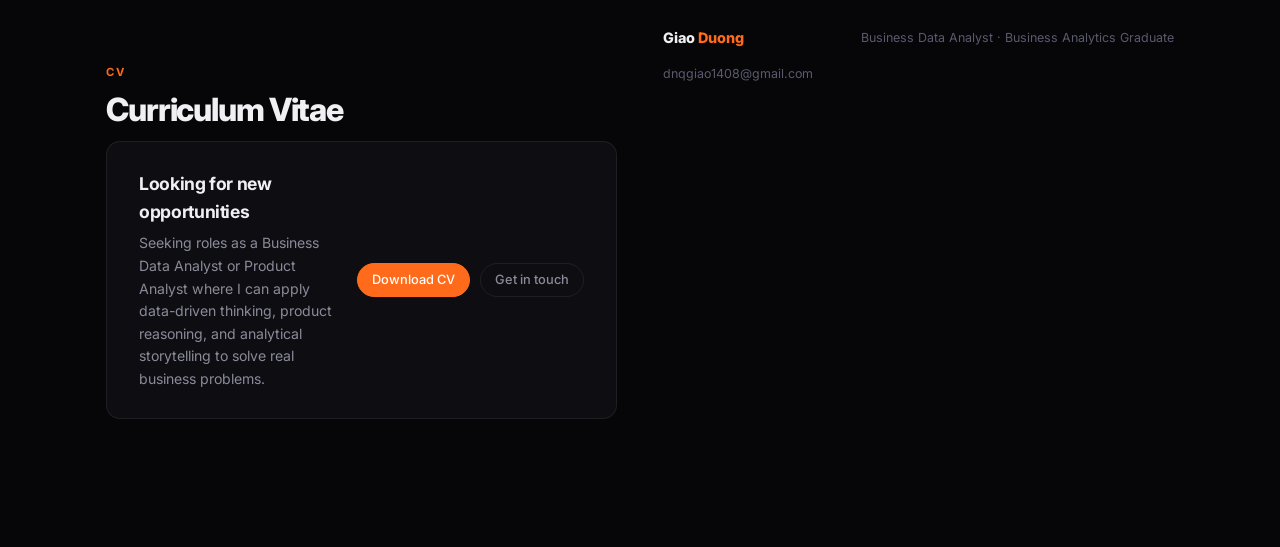
==== commit 68832845: "Update index.html" ====
--- a/index.html
+++ b/index.html
@@ -759,7 +759,7 @@
   </ul>
 
   <div class="project-links">
-    <a href="projects/techcombank-financial-performance.html" class="project-link primary">Report</a>
+    <a href="projects/techcombank-financial-performance.html" class="project-link primary">View Report</a>
   </div>
 </article>
 
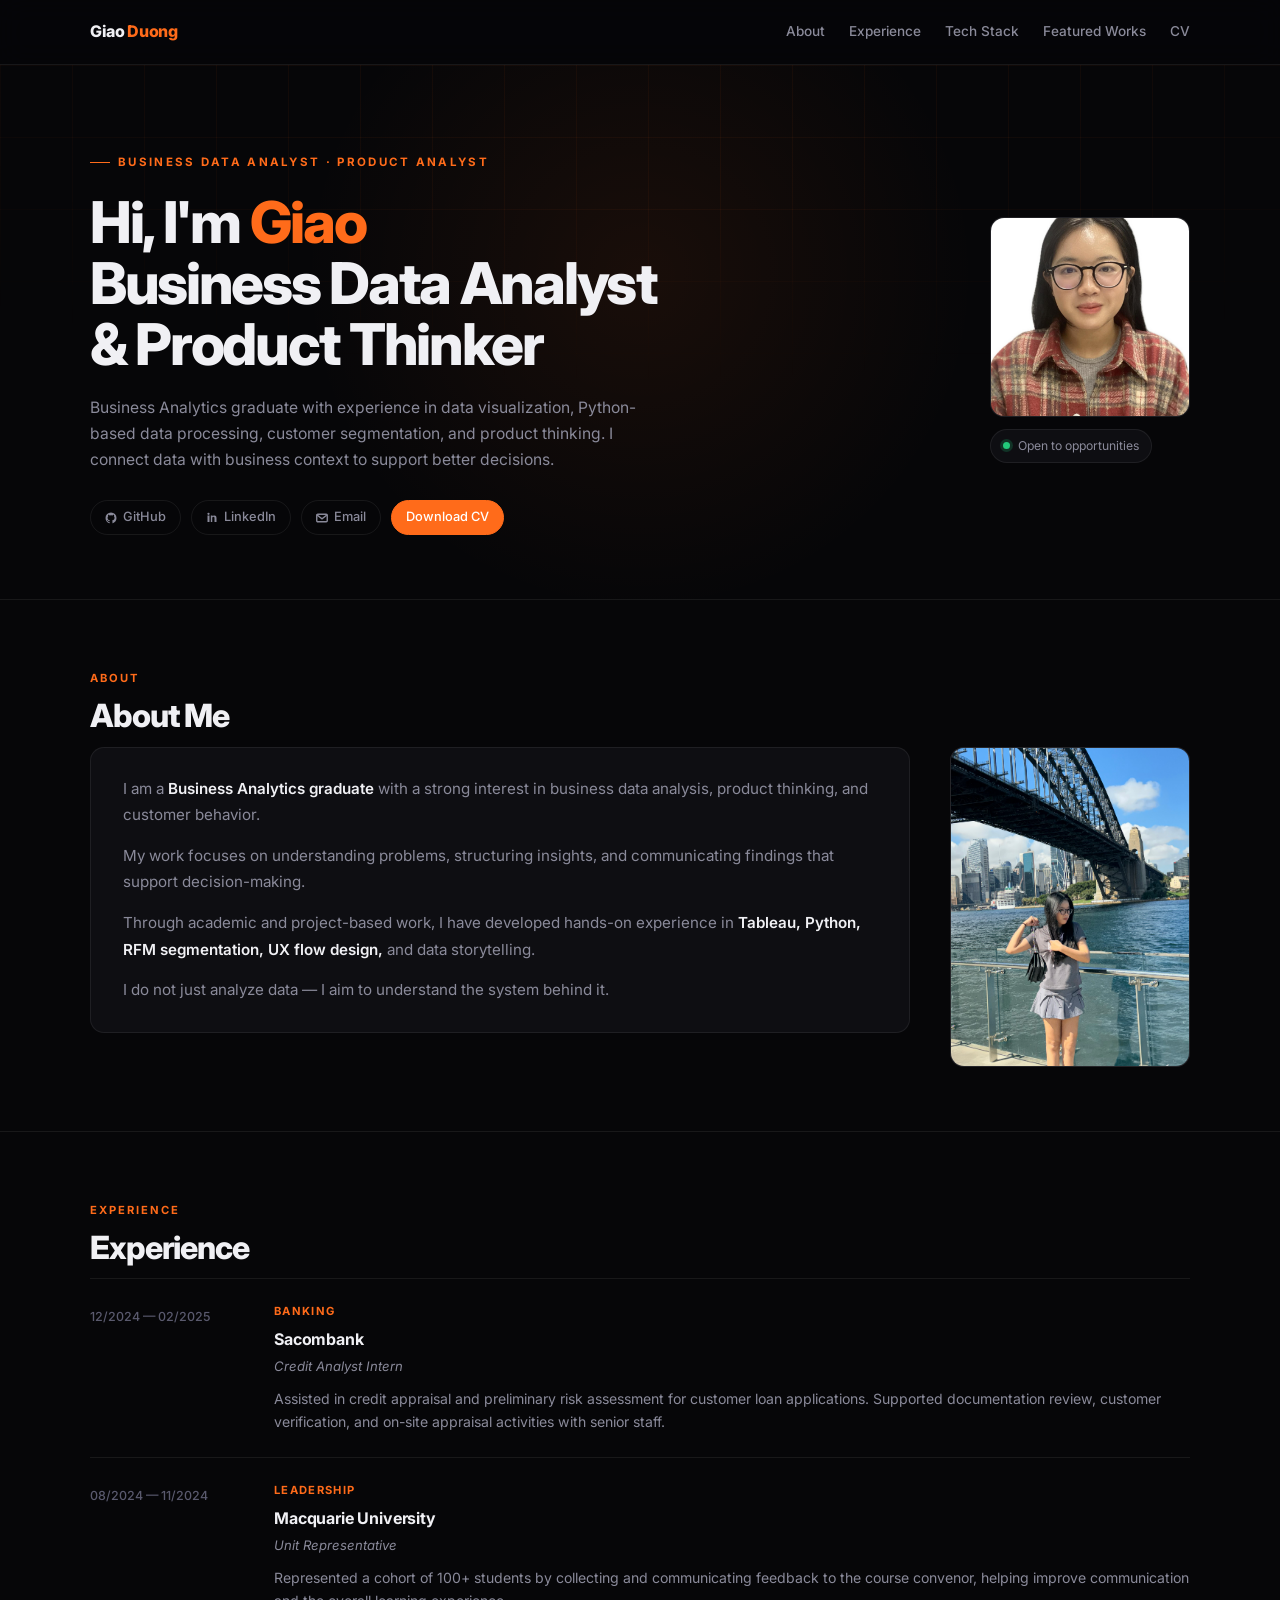
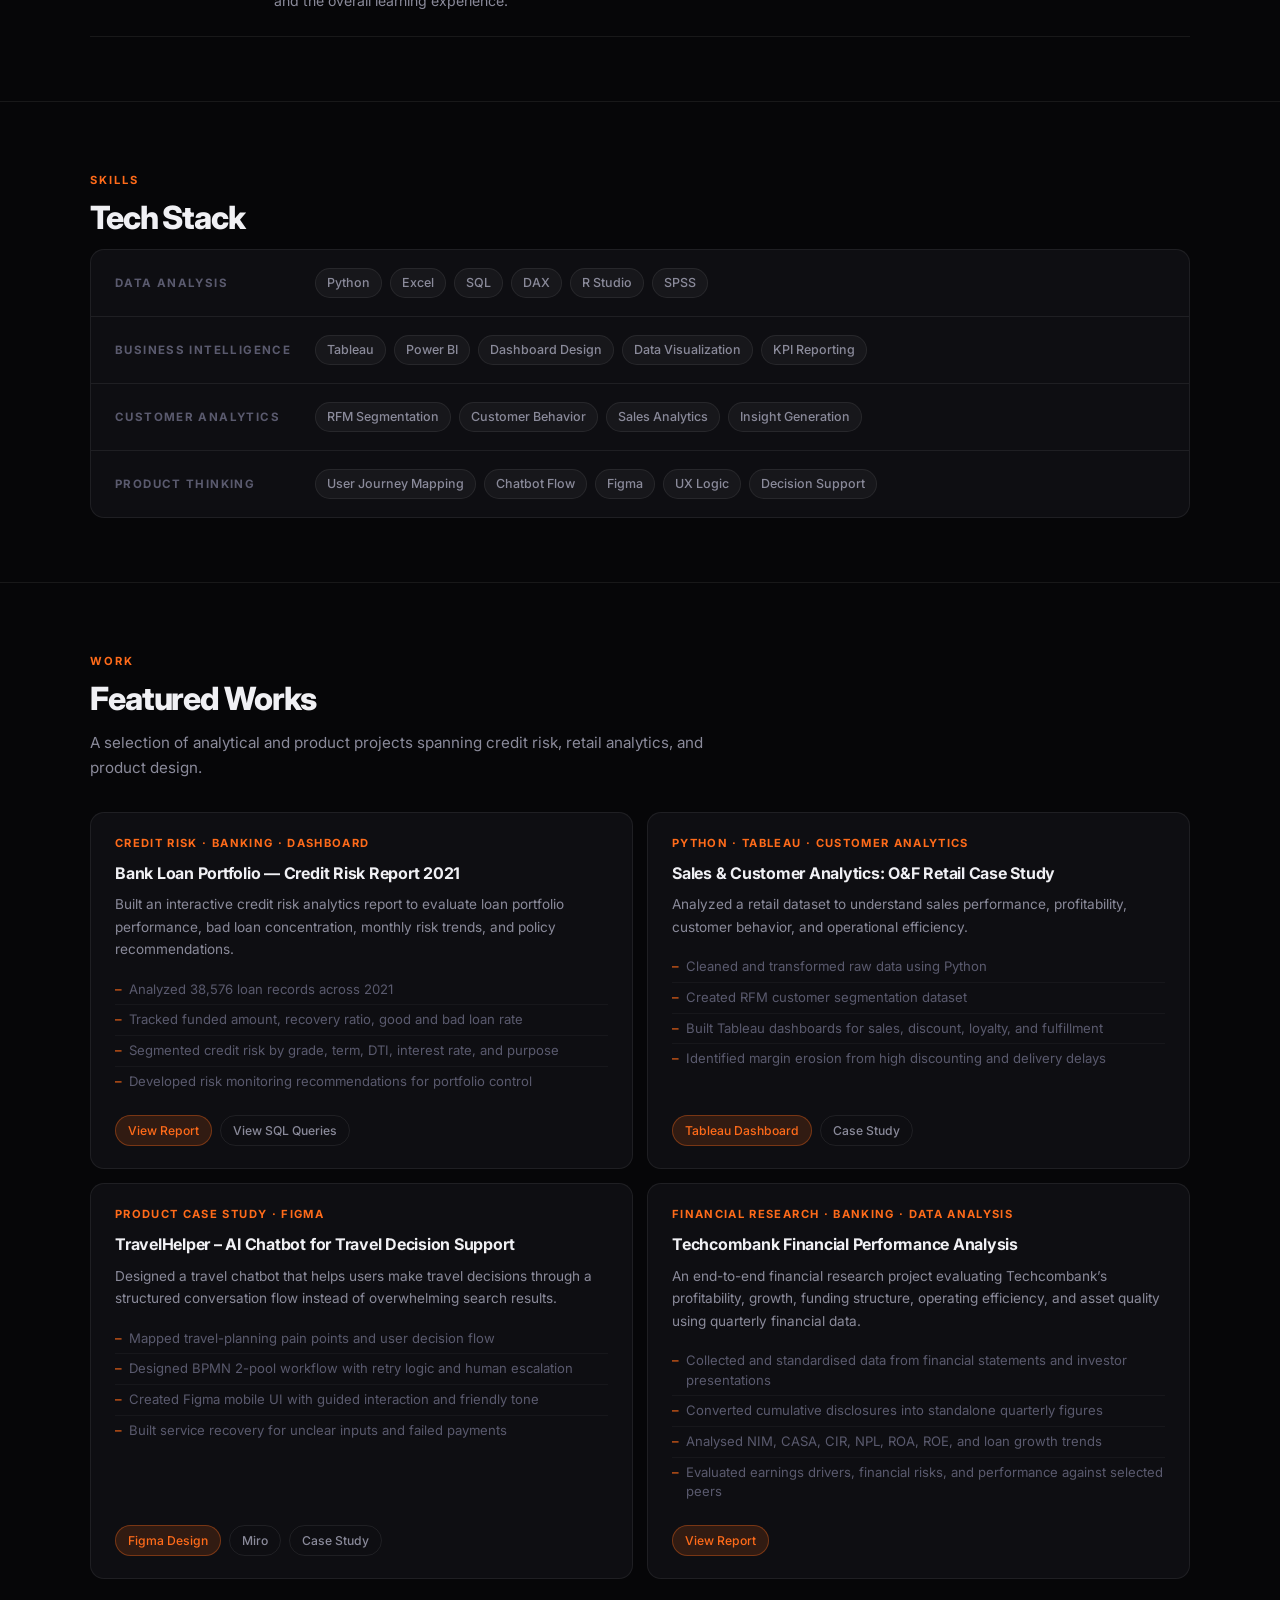
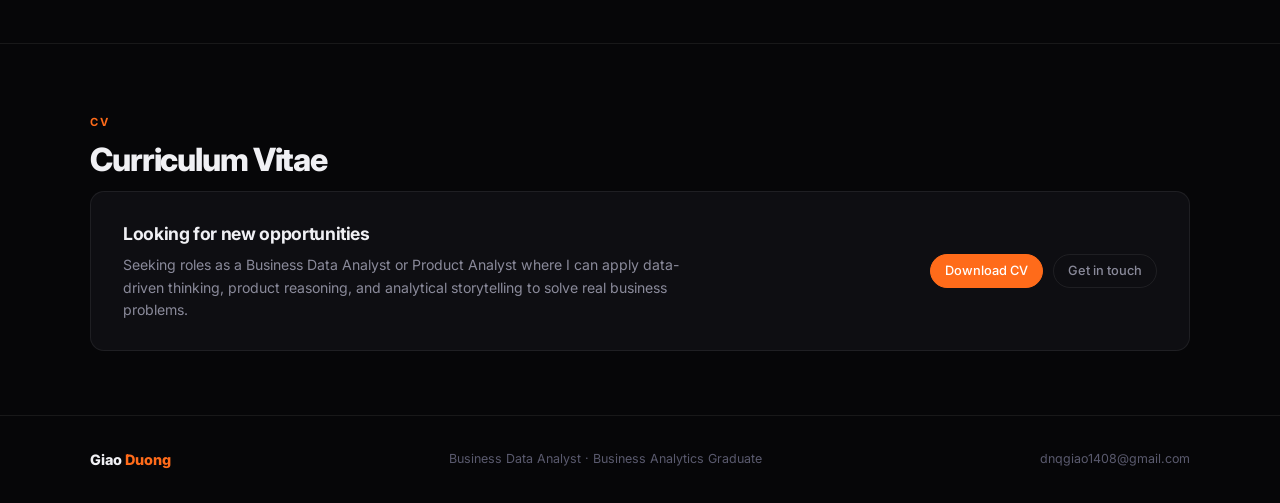
==== commit 01a88f10: "Update index.html" ====
--- a/index.html
+++ b/index.html
@@ -762,7 +762,9 @@
     <a href="projects/techcombank-financial-performance.html" class="project-link primary">View Report</a>
   </div>
 </article>
-
+  </div>
+  </div>
+</section>
 <!-- ════════════════ CV ════════════════ -->
 <section class="section" id="cv">
   <div class="container">
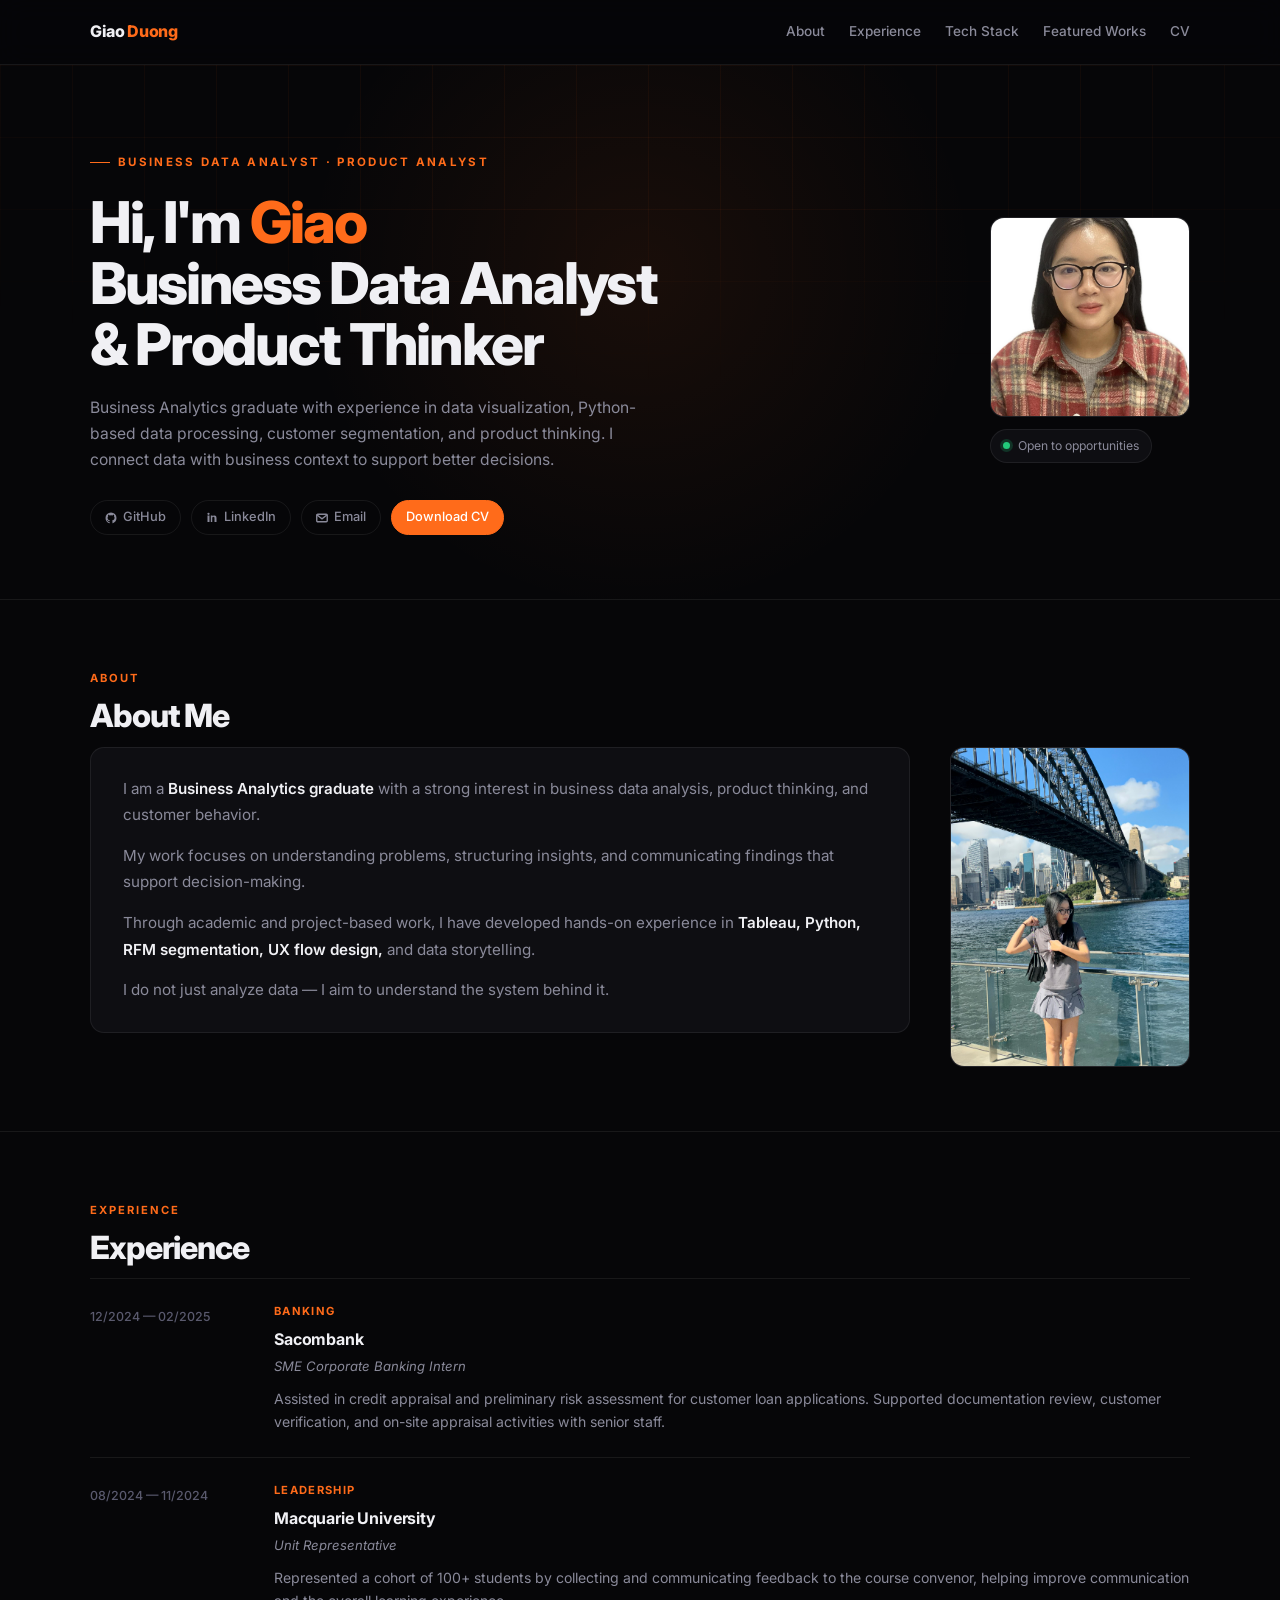
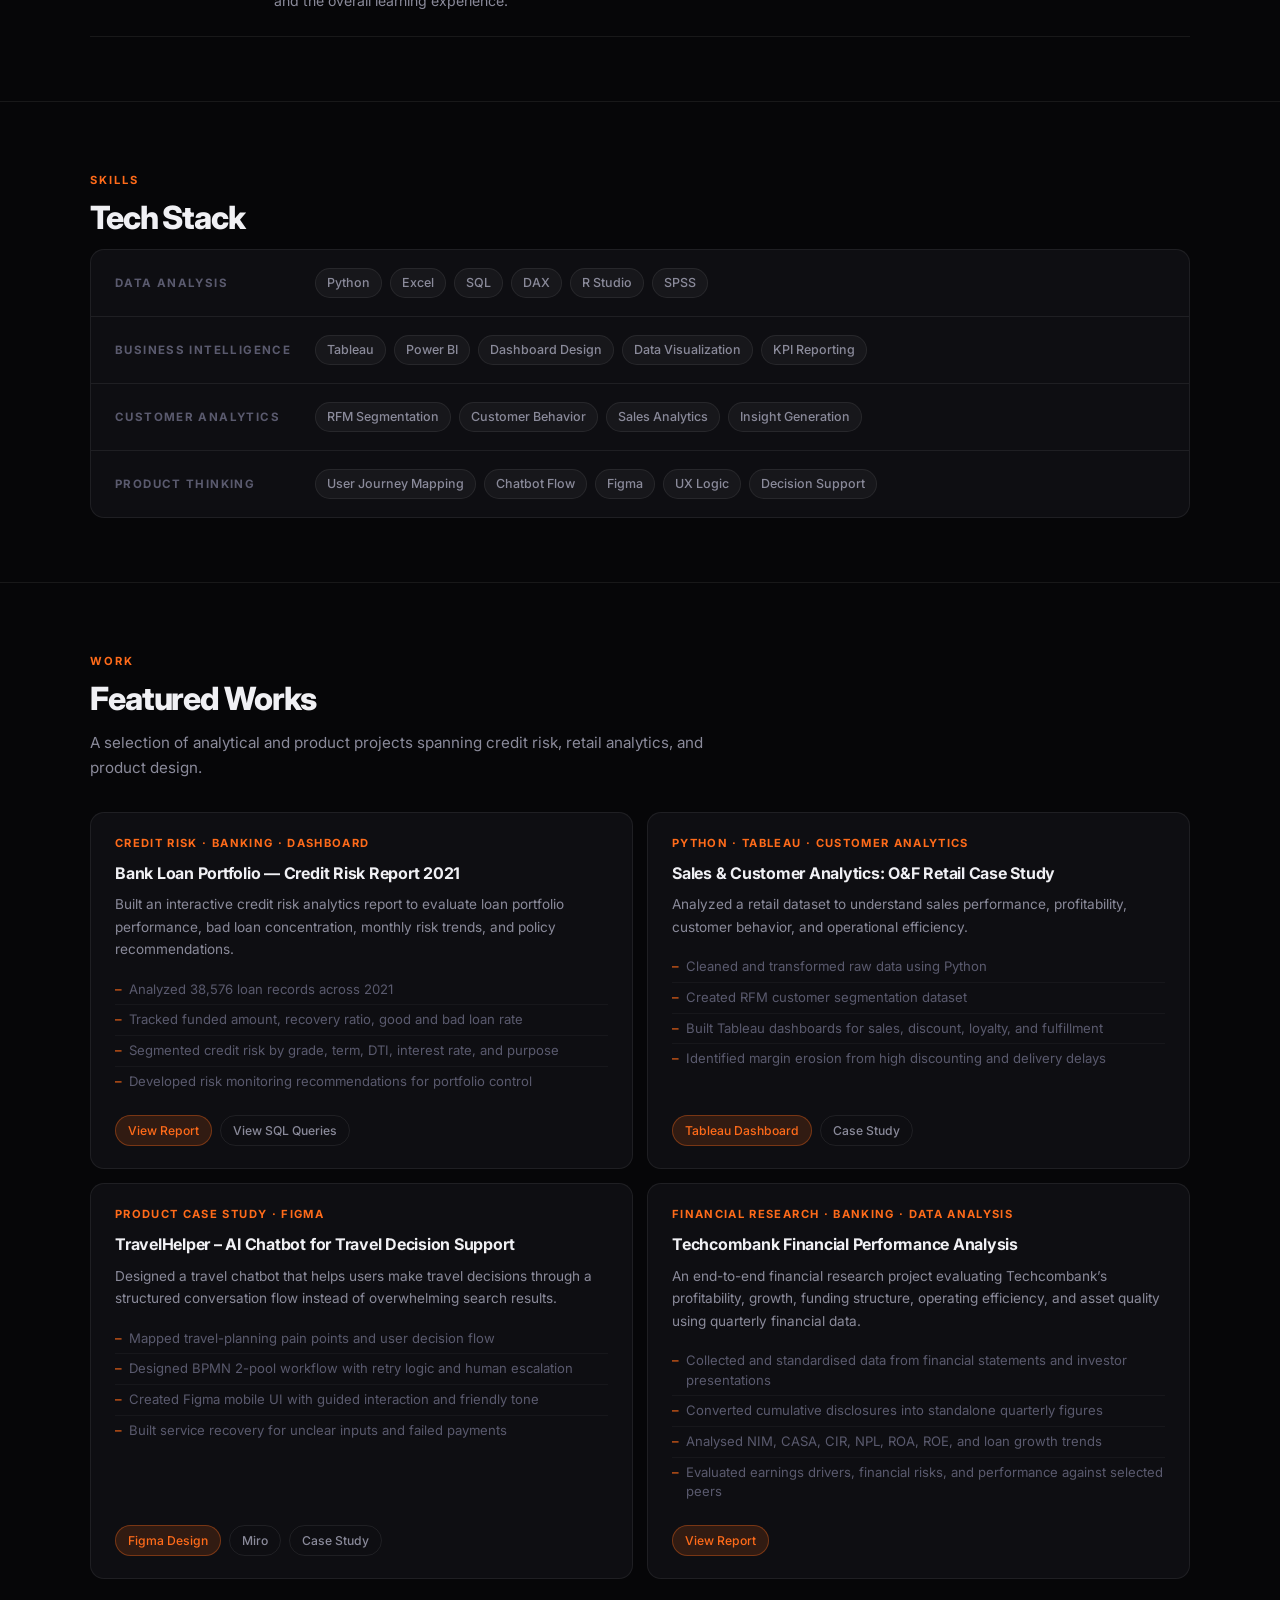
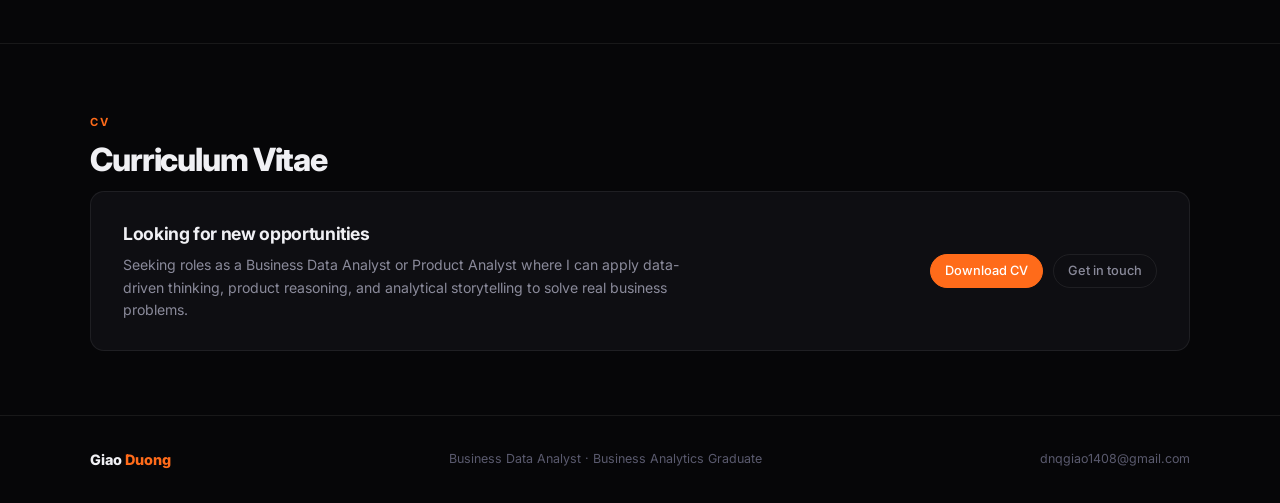
==== commit 037b5283: "Update internship role from 'Credit Analyst' to 'SME Corporate Banking'" ====
--- a/index.html
+++ b/index.html
@@ -588,7 +588,7 @@
         <div class="experience-content">
           <p class="exp-type">Banking</p>
           <h3 class="exp-org">Sacombank</h3>
-          <p class="exp-role">Credit Analyst Intern</p>
+          <p class="exp-role">SME Corporate Banking Intern </p>
           <p class="exp-desc">
             Assisted in credit appraisal and preliminary risk assessment for customer
             loan applications. Supported documentation review, customer verification,
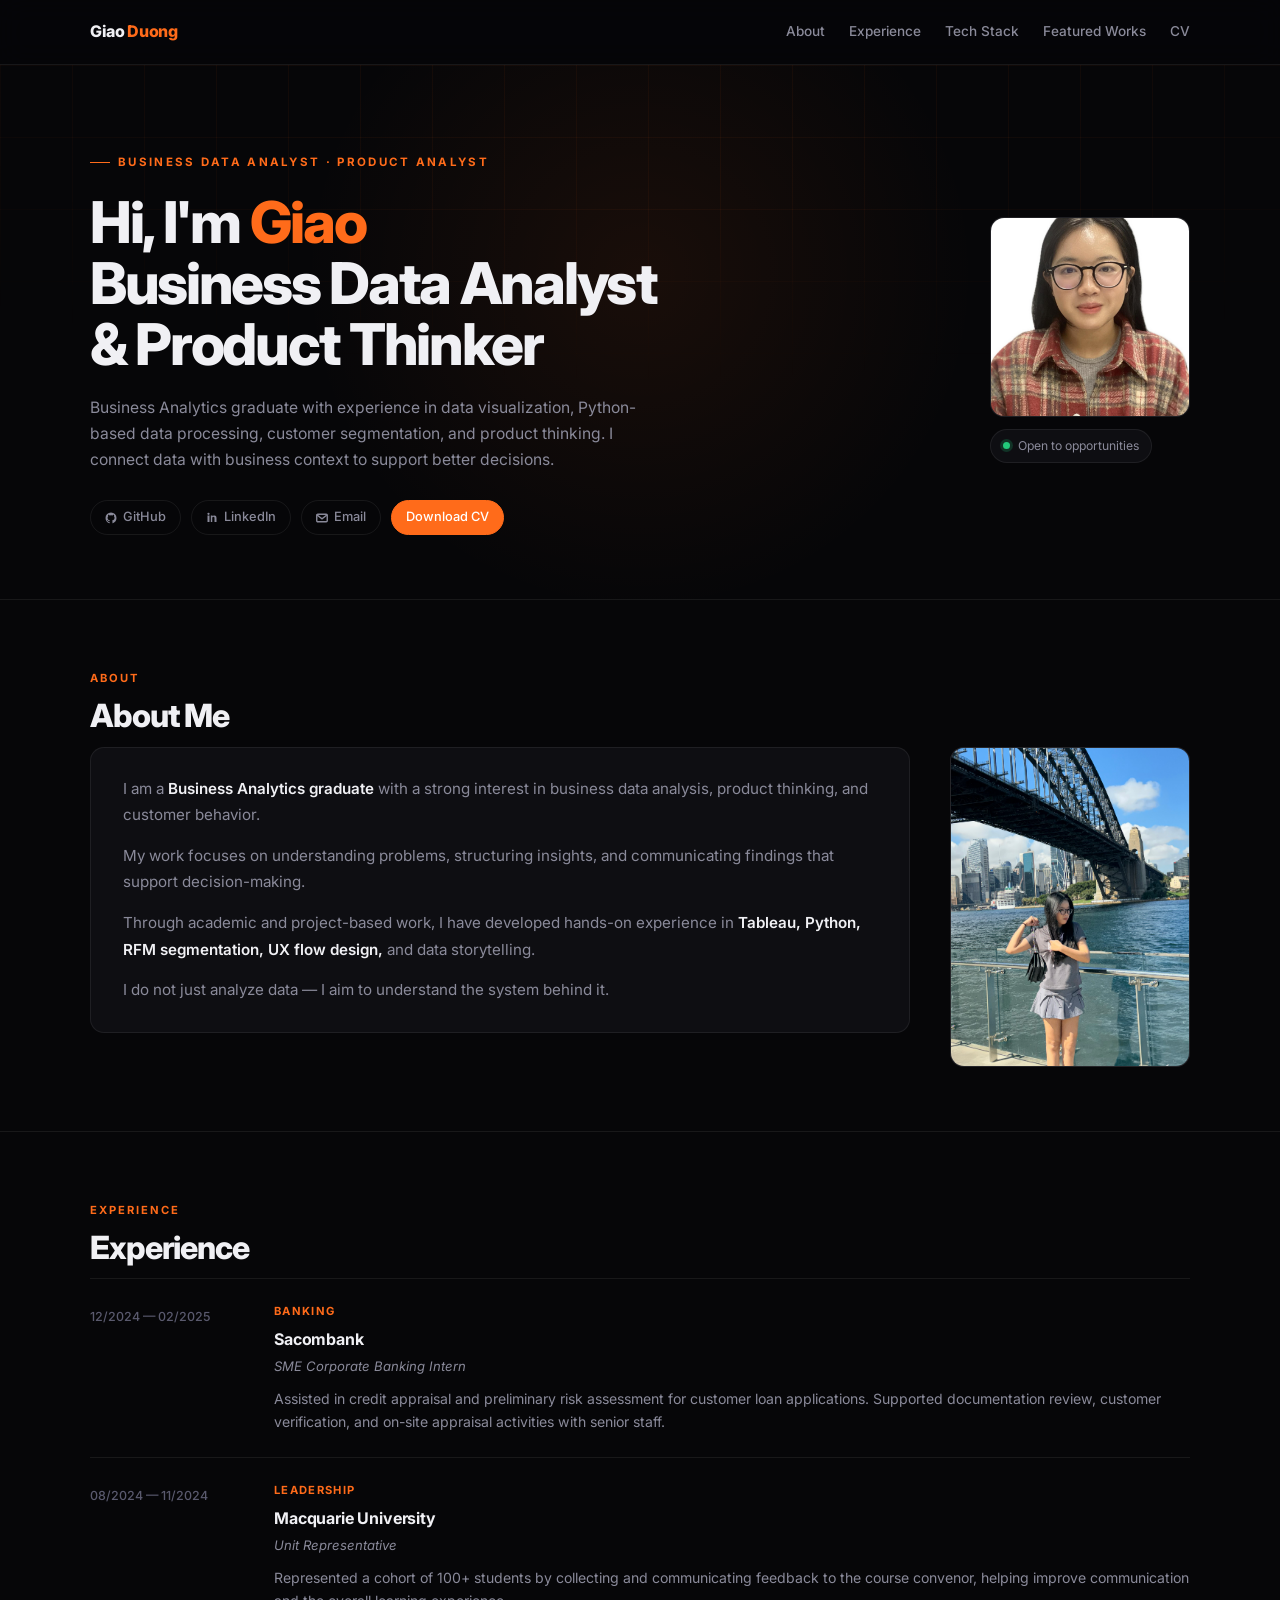
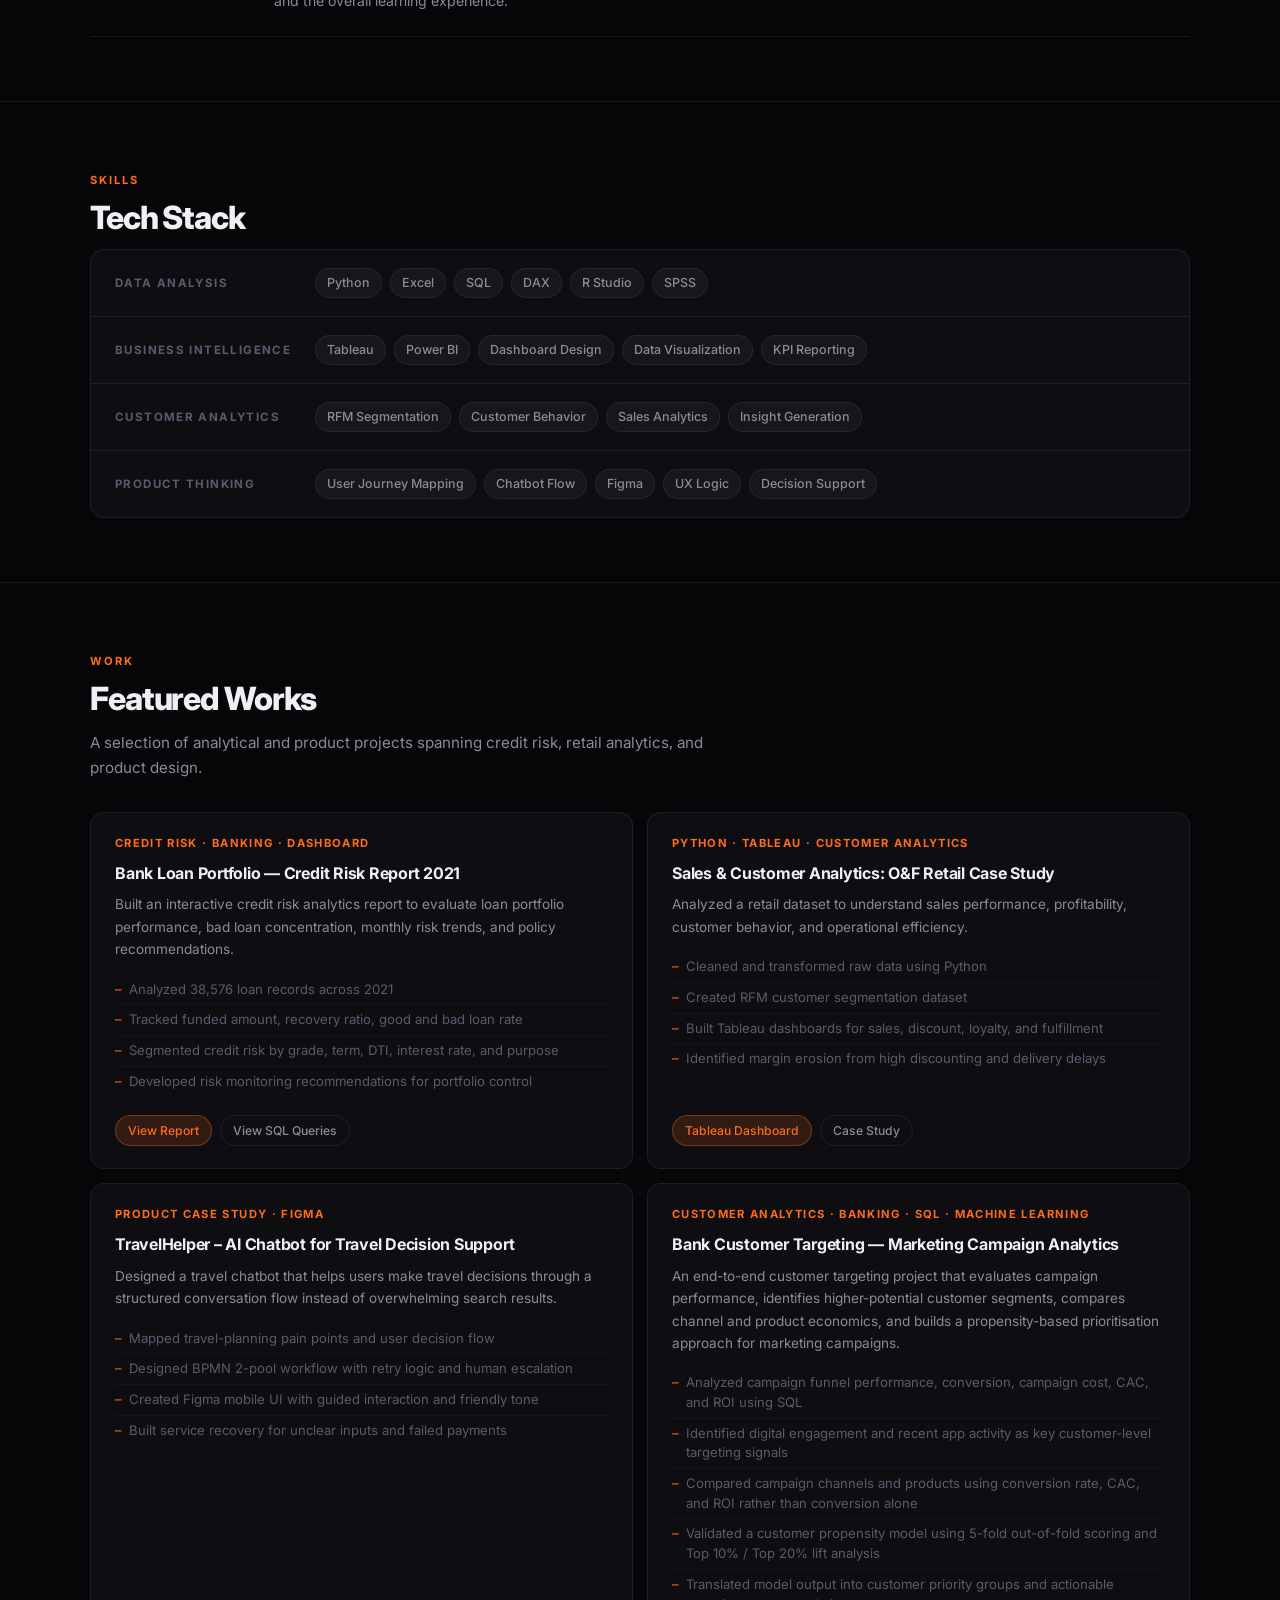
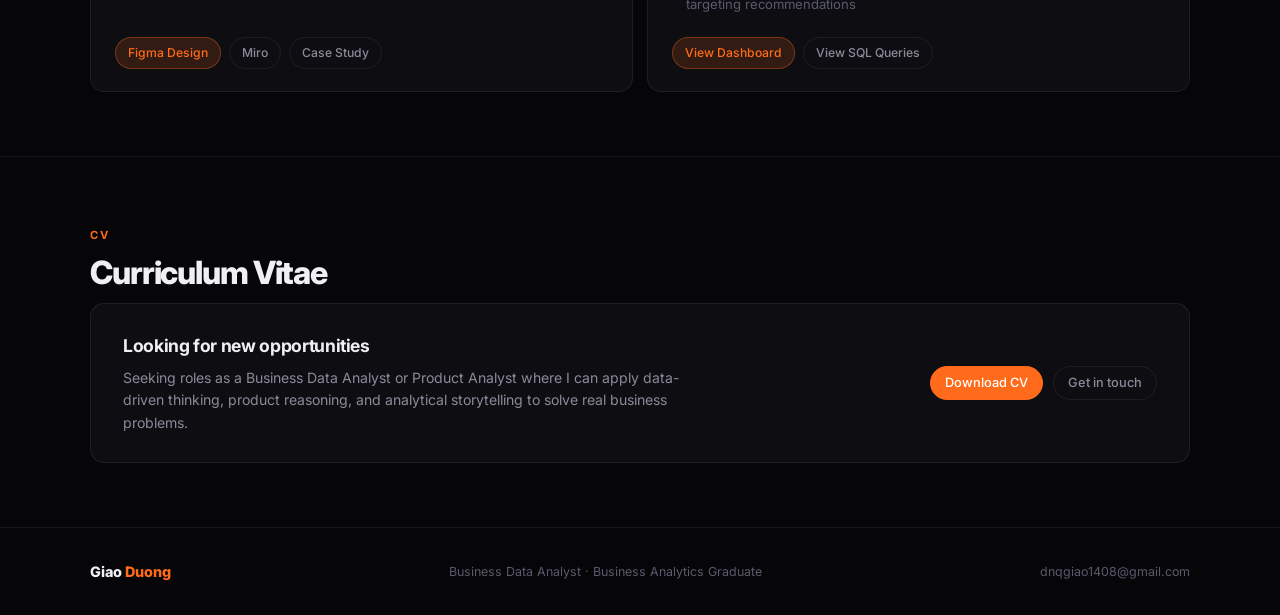
==== commit 63d0b9c1: "Update index.html" ====
--- a/index.html
+++ b/index.html
@@ -739,27 +739,29 @@
         </div>
       </article>
 
-<!-- Project 4: Techcombank Financial Research -->
+<!-- Project 4: Bank Customer Targeting -->
 <article class="project-card reveal delay-3">
-  <div class="project-meta">Financial Research · Banking · Data Analysis</div>
-
-  <h3>Techcombank Financial Performance Analysis</h3>
+  <div class="project-meta">Customer Analytics · Banking · SQL · Machine Learning</div>
+
+  <h3>Bank Customer Targeting — Marketing Campaign Analytics</h3>
 
   <p>
-    An end-to-end financial research project evaluating Techcombank’s
-    profitability, growth, funding structure, operating efficiency, and
-    asset quality using quarterly financial data.
+    An end-to-end customer targeting project that evaluates campaign performance,
+    identifies higher-potential customer segments, compares channel and product
+    economics, and builds a propensity-based prioritisation approach for marketing campaigns.
   </p>
 
   <ul class="project-list">
-    <li>Collected and standardised data from financial statements and investor presentations</li>
-    <li>Converted cumulative disclosures into standalone quarterly figures</li>
-    <li>Analysed NIM, CASA, CIR, NPL, ROA, ROE, and loan growth trends</li>
-    <li>Evaluated earnings drivers, financial risks, and performance against selected peers</li>
+    <li>Analyzed campaign funnel performance, conversion, campaign cost, CAC, and ROI using SQL</li>
+    <li>Identified digital engagement and recent app activity as key customer-level targeting signals</li>
+    <li>Compared campaign channels and products using conversion rate, CAC, and ROI rather than conversion alone</li>
+    <li>Validated a customer propensity model using 5-fold out-of-fold scoring and Top 10% / Top 20% lift analysis</li>
+    <li>Translated model output into customer priority groups and actionable targeting recommendations</li>
   </ul>
 
   <div class="project-links">
-    <a href="projects/techcombank-financial-performance.html" class="project-link primary">View Report</a>
+    <a href="projects/bank_customer_targeting_dashboard.html" class="project-link primary">View Dashboard</a>
+    <a href="sql/bank_customer_targeting_master.sql" class="project-link">View SQL Queries</a>
   </div>
 </article>
   </div>
